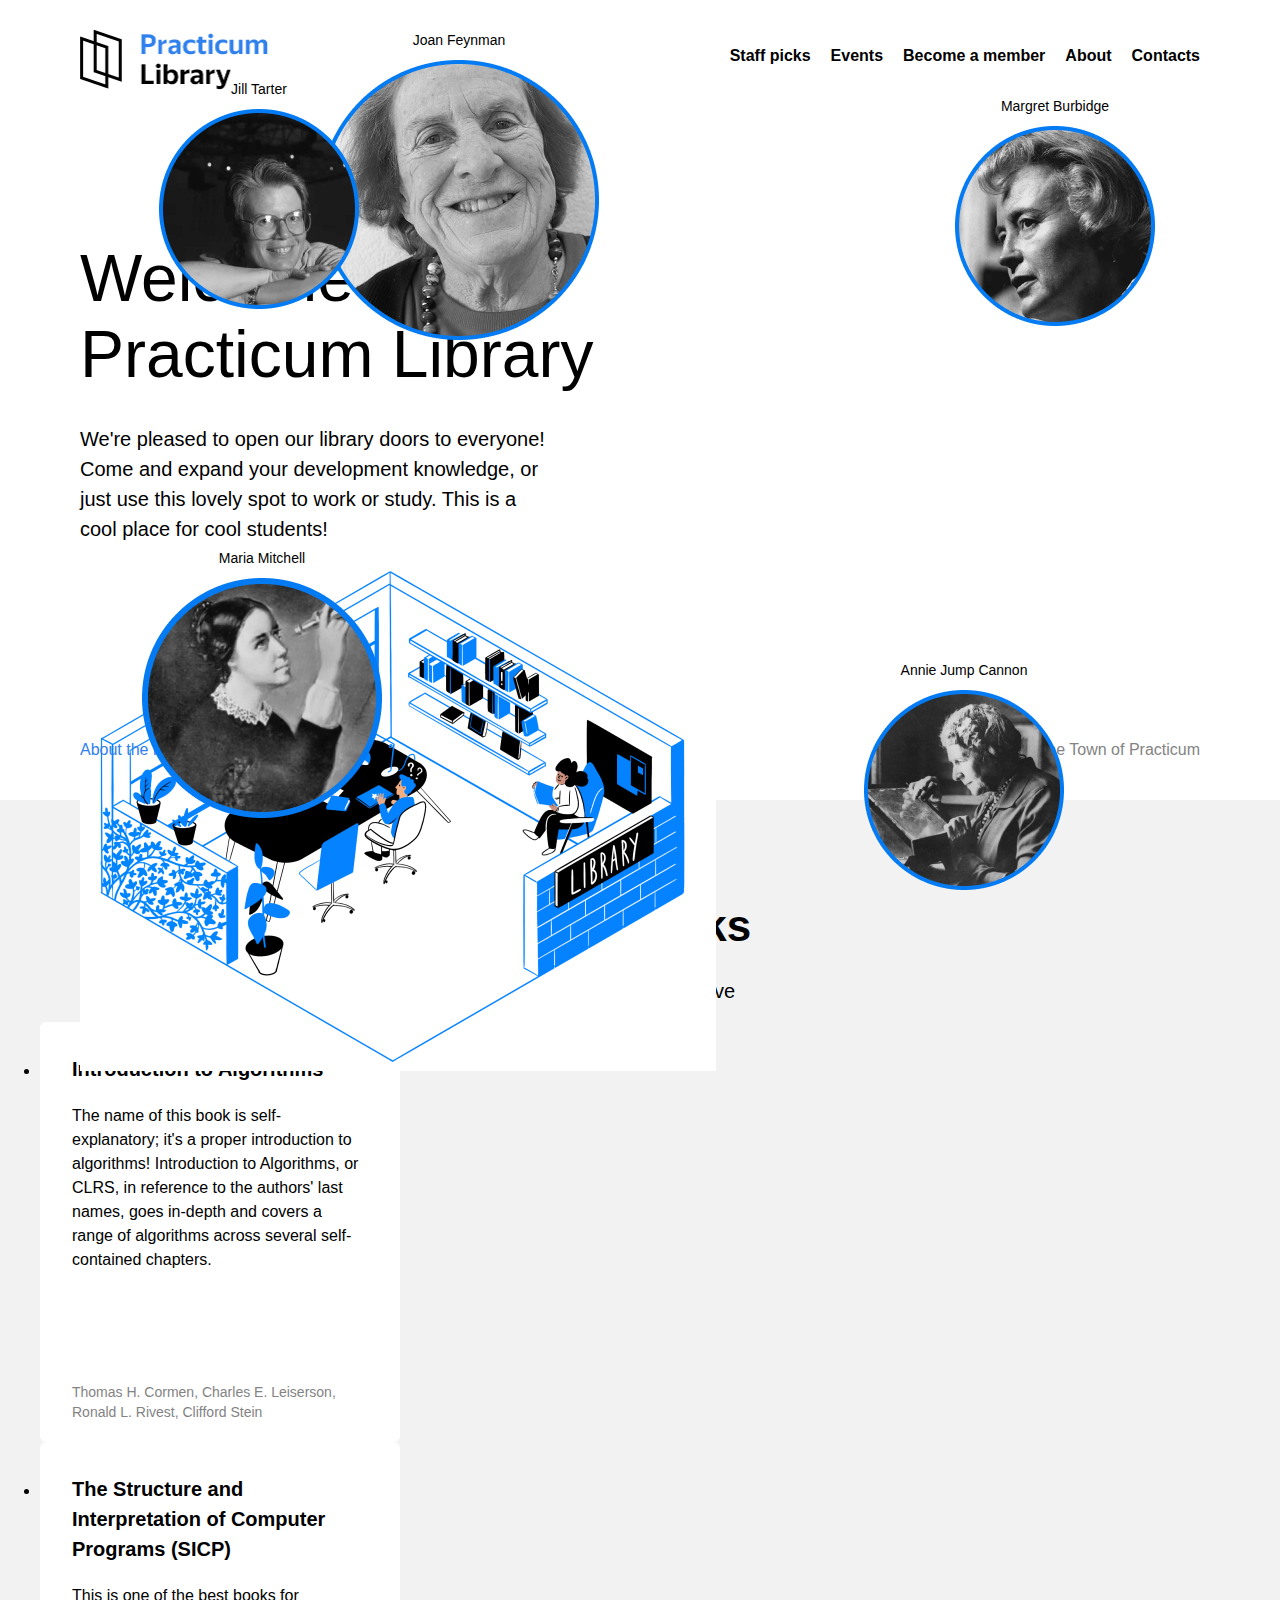
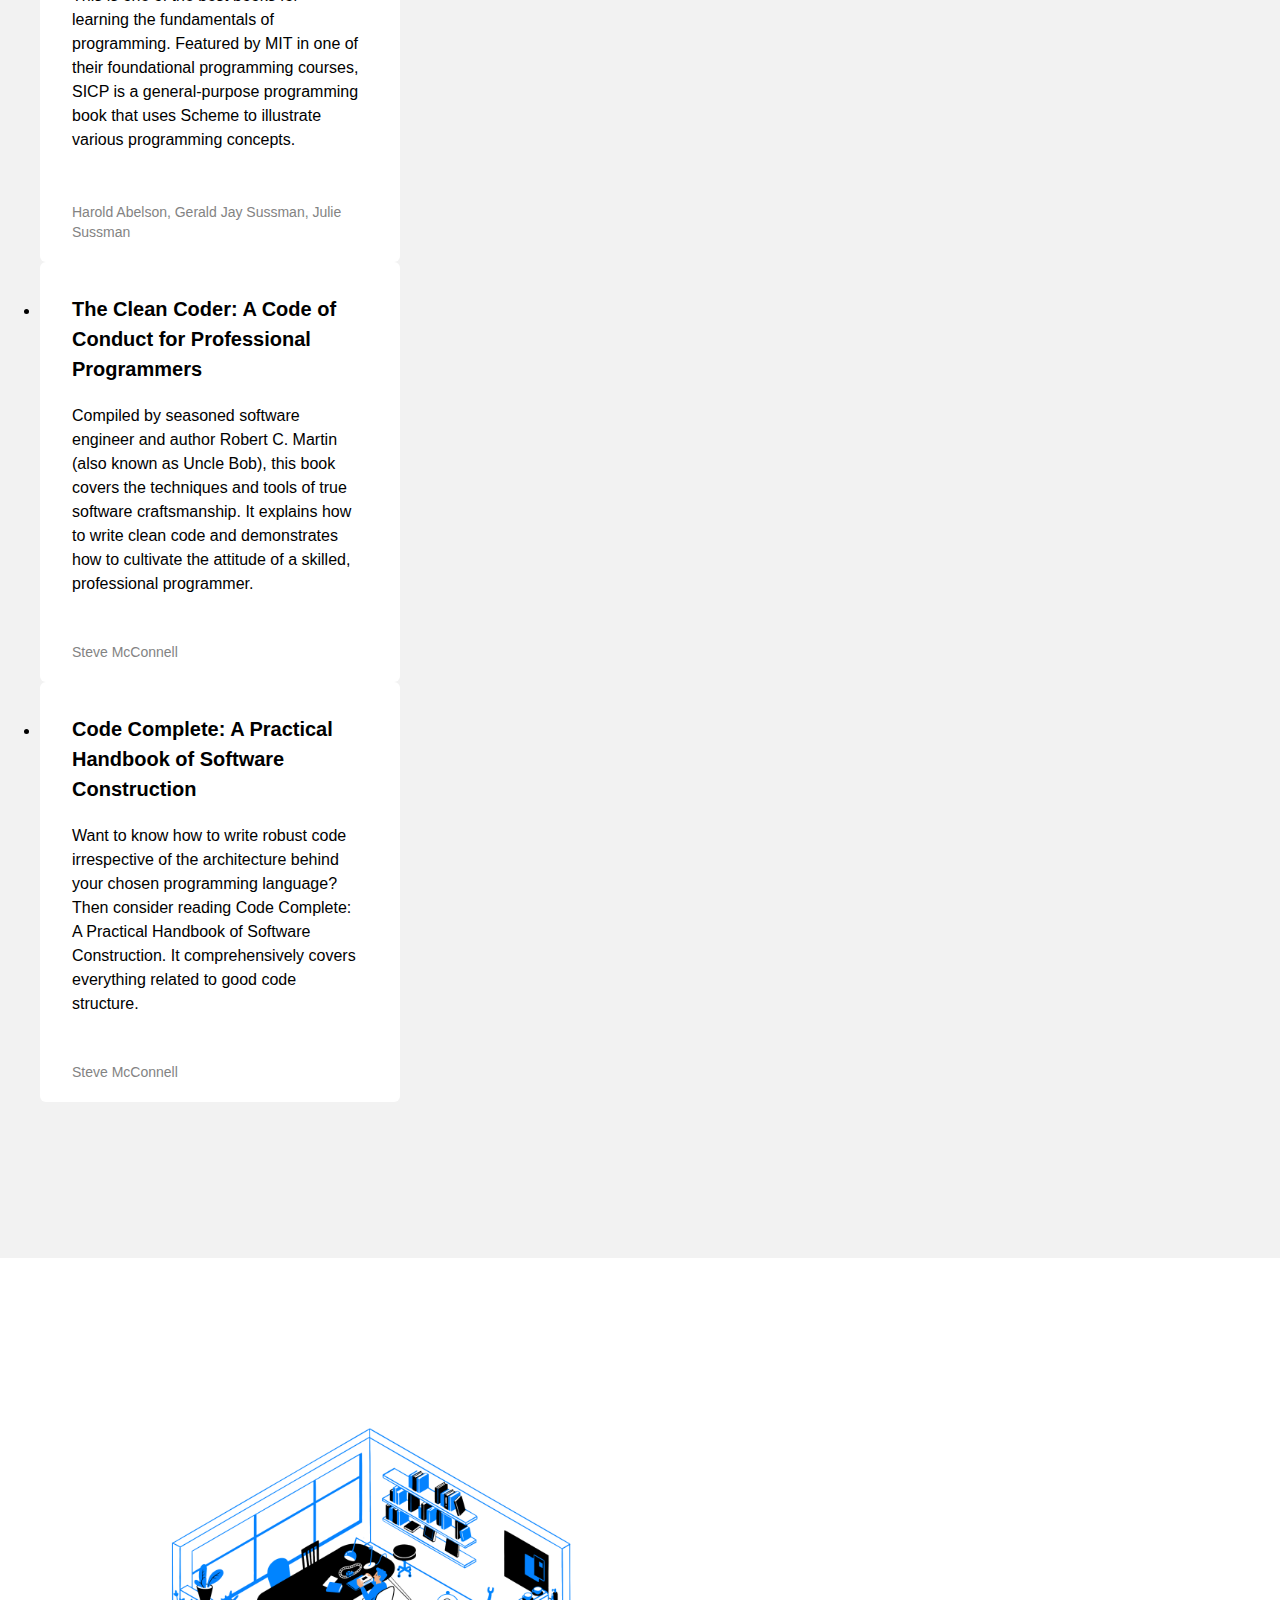
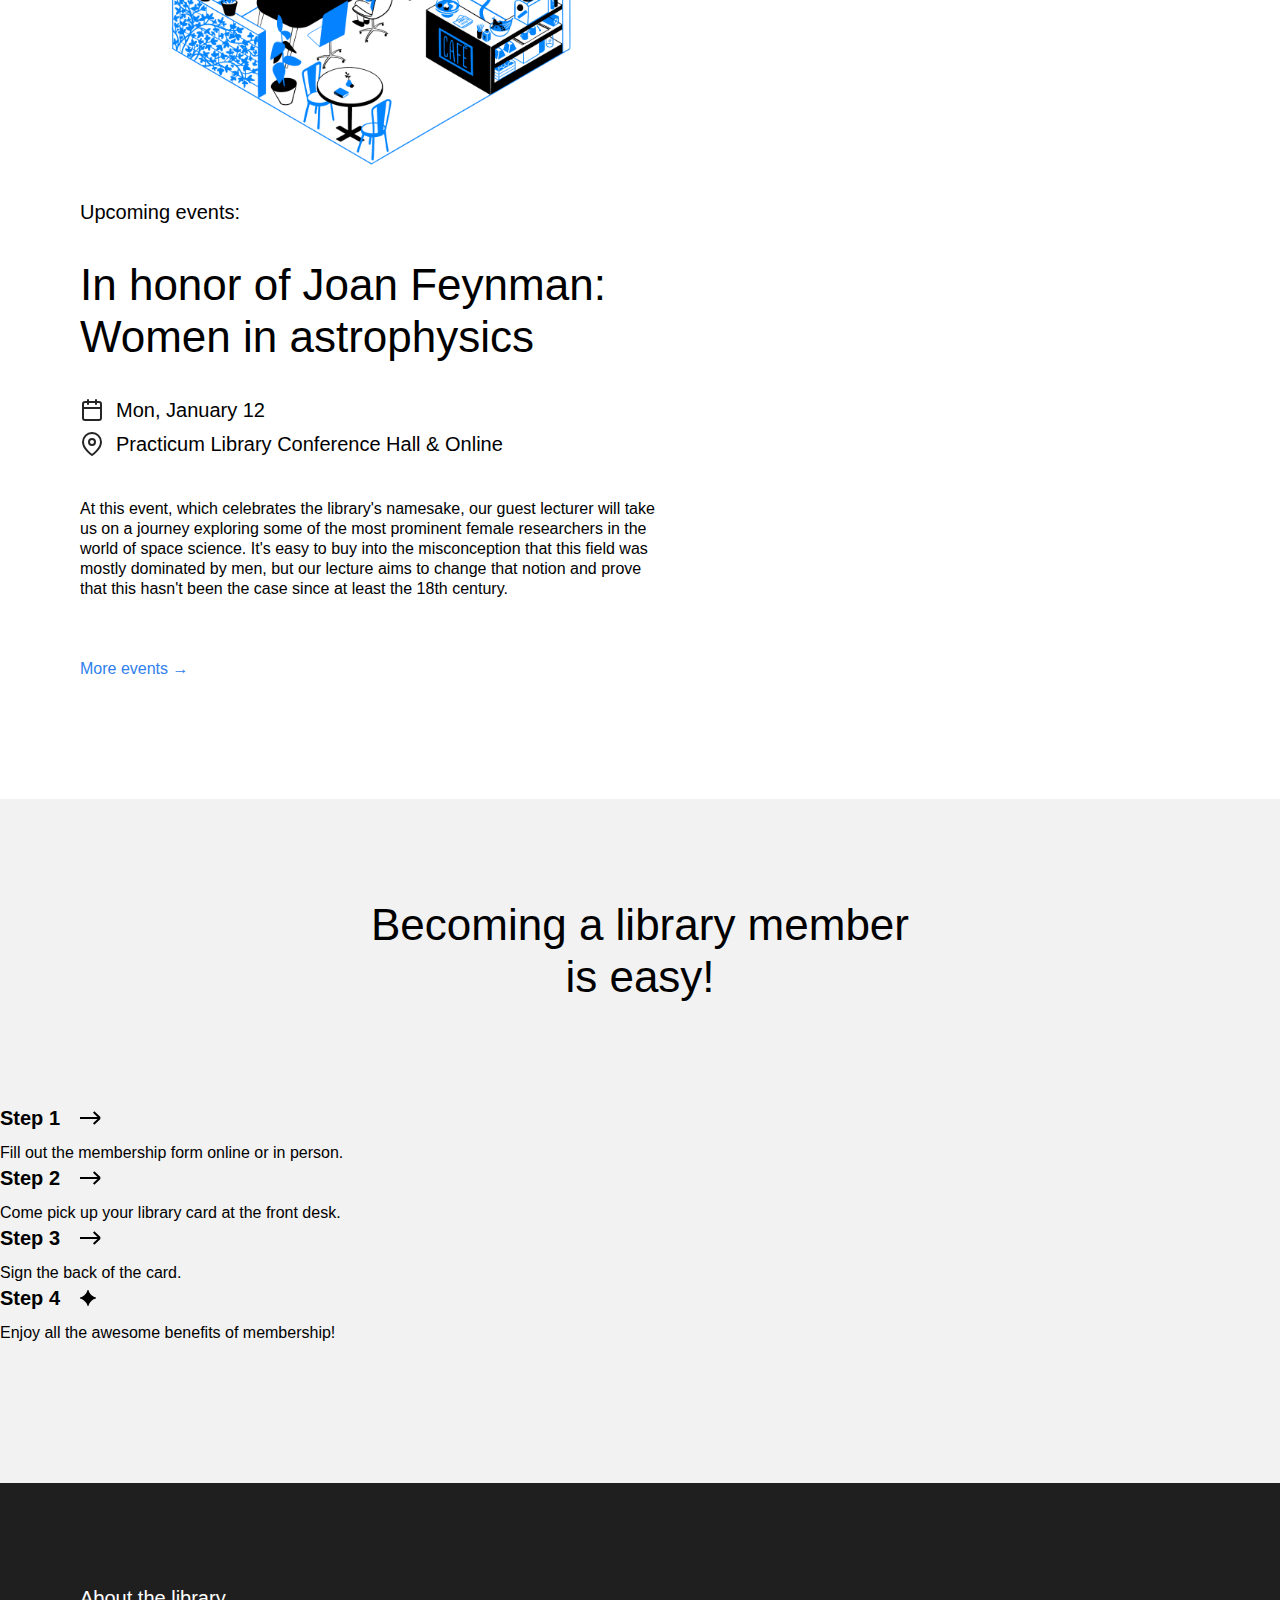
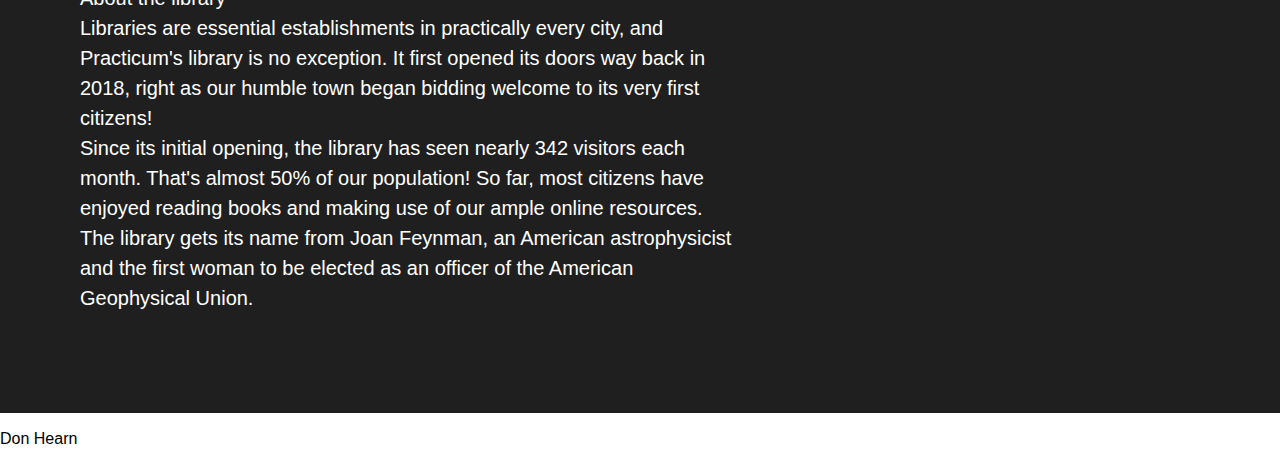
==== index.html @ 42732491 "s2" ====
<!DOCTYPE html>
<html lang="en">
  <head>
    <meta charset="UTF-8" />
    <meta name="viewport" content="width=device-width, initial-scale=1.0" />
    <title>Practicum Library</title>
    <link rel="stylesheet" href="./styles/normalize.css" />
    <link rel="stylesheet" href="./styles/style.css" />
  </head>

  <body>
    <div class="page">
      <!-- Wrap the entire page content in a new div with the page class. Remember to add the closing tag -->
      <header class="header">
        <nav class="nav">
          <img
            src="./images/logo.png"
            alt="Practicum Library Logo"
            class="logo"
          />
          <!-- Putting navigation links in a list is supposed to be the best practice of writing the semantic code since it allows screen readers to pause between each link instead of reading all the links as a sentence. -->
          <ul class="nav__links">
            <li>
              <a href="#staff-picks" class="nav__link">Staff picks</a>
            </li>
            <li>
              <a href="#events" class="nav__link">Events</a>
            </li>
            <li>
              <a href="#become-a-member" class="nav__link">Become a member</a>
            </li>
            <li>
              <a href="#about" class="nav__link">About</a>
            </li>
            <li>
              <a href="#footer" class="nav__link">Contacts</a>
            </li>
          </ul>
        </nav>
        <h1 class="header__title">Welcome to the Practicum Library</h1>
        <p class="header__description">
          We're pleased to open our library doors to everyone! Come and expand
          your development knowledge, or just use this lovely spot to work or
          study. This is a cool place for cool students!
        </p>
        <img
          src="./images/inside_the_library.png"
          alt="Illustration 'Inside the
        library'"
          class="header__image"
        />
        <div class="header__footer">
          <a href="#about" class="header__link">About the library &darr;</a>
          <p class="header__address">
            200 Success Avenue, The Town of Practicum
          </p>
        </div>
      </header>

      <main class="content">
        <section id="staff-picks" class="staff">
          <h2 class="staff__title">Staff picks</h2>
          <p class="staff__subtitle">That our readers love</p>
          <!-- The ul tag (unordered list) is used here as it is a collection of cards for which the order doesn't really matter. -->
          <ul>
            <li class="card">
              <div class="card__content">
                <h3 class="card__title">Introduction to Algorithms</h3>
                <p class="card__text">
                  The name of this book is self-explanatory; it's a proper
                  introduction to algorithms! Introduction to Algorithms, or
                  CLRS, in reference to the authors' last names, goes in-depth
                  and covers a range of algorithms across several self-contained
                  chapters.
                </p>
                <p class="card__footer">
                  Thomas H. Cormen, Charles E. Leiserson, Ronald L. Rivest,
                  Clifford Stein
                </p>
              </div>
            </li>

            <li class="card">
              <div class="card__content">
                <h3 class="card__title">
                  The Structure and Interpretation of Computer Programs (SICP)
                </h3>
                <p class="card__text">
                  This is one of the best books for learning the fundamentals of
                  programming. Featured by MIT in one of their foundational
                  programming courses, SICP is a general-purpose programming
                  book that uses Scheme to illustrate various programming
                  concepts.
                </p>
                <p class="card__footer">
                  Harold Abelson, Gerald Jay Sussman, Julie Sussman
                </p>
              </div>
            </li>

            <li class="card">
              <div class="card__content">
                <h3 class="card__title">
                  The Clean Coder: A Code of Conduct for Professional
                  Programmers
                </h3>
                <p class="card__text">
                  Compiled by seasoned software engineer and author Robert C.
                  Martin (also known as Uncle Bob), this book covers the
                  techniques and tools of true software craftsmanship. It
                  explains how to write clean code and demonstrates how to
                  cultivate the attitude of a skilled, professional programmer.
                </p>
                <p class="card__footer">Steve McConnell</p>
              </div>
            </li>

            <li class="card">
              <div class="card__content">
                <h3 class="card__title">
                  Code Complete: A Practical Handbook of Software Construction
                </h3>
                <p class="card__text">
                  Want to know how to write robust code irrespective of the
                  architecture behind your chosen programming language? Then
                  consider reading Code Complete: A Practical Handbook of
                  Software Construction. It comprehensively covers everything
                  related to good code structure.
                </p>
                <p class="card__footer">Steve McConnell</p>
              </div>
            </li>
          </ul>
        </section>

        <section id="events" class="events">
          <div class="events__content">
            <div class="events__cover">
              <img src="./images/cafe.png" alt="cafe" class="events__image" />
            </div>
            <div class="person person_name_feynman">
              <p class="person__caption">Joan Feynman</p>
              <img
                src="/images/person_feynman.png"
                alt="photo of Joan Feynman"
                class="person__image person__image_size_1"
              />
            </div>
            <div class="person person_name_burbidge">
              <p class="person__caption">Margret Burbidge</p>
              <img
                src="./images/person_burbidge.png"
                alt="photo of Margret
                  Burbidge"
                class="person__image person__image_size_1"
              />
            </div>
            <div class="person person_name_cannon">
              <p class="person__caption">Annie Jump Cannon</p>
              <img
                src="./images/person_cannon.png"
                alt="photo of Annie Jump Cannon"
                class="person__image person__image_size_1"
              />
            </div>
            <div class="person person_name_mitchell">
              <p class="person__caption">Maria Mitchell</p>
              <img
                src="./images/person_mitchell.png"
                alt="photo of Maria Mitchell"
                class="person__image person__image_size_1"
              />
            </div>
            <div class="person person_name_tarter">
              <p class="person__caption">Jill Tarter</p>
              <img
                src="./images/person_tarter.png"
                alt="photo of Jill Tarter"
                class="person__image person__image_size_1"
              />
            </div>
            <h2 class="events__heading">Upcoming events:</h2>
            <h3 class="events__title">
              In honor of Joan Feynman: Women in astrophysics
            </h3>
            <div class="event-info events__info-section">
              <div class="event-info__item">
                <div
                  class="event-info__icon event-info__icon_type_calendar"
                ></div>
                <p class="event-info__text">Mon, January 12</p>
              </div>
              <div class="event-info__item">
                <div class="event-info__icon event-info__icon_type_pin"></div>
                <p class="event-info__text">
                  Practicum Library Conference Hall & Online
                </p>
              </div>
            </div>
            <p class="events__description">
              At this event, which celebrates the library's namesake, our guest
              lecturer will take us on a journey exploring some of the most
              prominent female researchers in the world of space science. It's
              easy to buy into the misconception that this field was mostly
              dominated by men, but our lecture aims to change that notion and
              prove that this hasn't been the case since at least the 18th
              century.
            </p>
            <a href="#" class="events__more">More events &rarr;</a>
          </div>
          <!-- Start creating the composition here -->
        </section>

        <section id="become-a-member" class="membership">
          <h2 class="membership__title">Becoming a library member is easy!</h2>
          <ul class="membership__steps">
            <li class="step">
              <h3 class="step__title">
                Step 1
                <img
                  src="./images/icon_step_forward.svg"
                  alt="icon forward"
                  class="step__icon"
                />
              </h3>
              <p class="step__description">
                Fill out the membership form online or in person.
              </p>
            </li>
            <li class="step">
              <h3 class="step__title">
                Step 2
                <img
                  src="./images/icon_step_forward.svg"
                  alt="icon forward"
                  class="step__icon"
                />
              </h3>
              <p class="step__description">
                Come pick up your library card at the front desk.
              </p>
            </li>
            <li class="step">
              <h3 class="step__title">
                Step 3
                <img
                  src="./images/icon_step_forward.svg"
                  alt="icon forward"
                  class="step__icon"
                />
              </h3>
              <p class="step__description">Sign the back of the card.</p>
            </li>
            <li class="step">
              <h3 class="step__title">
                Step 4
                <img
                  src="./images/icon_step_finish.svg"
                  alt="icon finish"
                  class="step__icon"
                />
              </h3>
              <p class="step__description">
                Enjoy all the awesome benefits of membership!
              </p>
            </li>
          </ul>
        </section>
        <section id="about" class="about">
          <h2 class="about__title">About the library</h2>
          <div class="about__content">
            <p class="about__paragraph">
              Libraries are essential establishments in practically every city,
              and Practicum's library is no exception. It first opened its doors
              way back in 2018, right as our humble town began bidding welcome
              to its very first citizens!
            </p>
            <p class="about__paragraph">
              Since its initial opening, the library has seen nearly 342
              visitors each month. That's almost 50% of our population! So far,
              most citizens have enjoyed reading books and making use of our
              ample online resources.
            </p>
            <p class="about__paragraph">
              The library gets its name from Joan Feynman, an American
              astrophysicist and the first woman to be elected as an officer of
              the American Geophysical Union.
            </p>
          </div>
          <!-- <div class="about__circle"></div> -->
        </section>
      </main>
      <footer id="footer" class="footer">
        <p>Don Hearn</p>
        <!-- The time to mark up the footer has come, you can do it 💪 -->
      </footer>
    </div>
  </body>
</html>
---- styles/style.css ----
/* Add your class here */
.page {
  min-width: 1100px;
  max-width: 1600px;
  margin: 0 auto;
  font-family: helvetica Neue, Arial, sans-serif;
  font-size: 16px;
  line-height: 20px;
}
.header {
  height: 100vh;
  min-height: 720px;
  max-height: 800px;
  padding-top: 30px;
  padding-left: 80px;
  padding-right: 80px;
  position: relative;
  box-sizing: border-box;
}

.nav {
  /* Add flex properties here */
  display: flex;
  justify-content: space-between;
  align-items: center;
}

.logo {
  width: 196px;
  height: 60px;
}

.nav__links {
  list-style: none;
  padding-left: 50;
  margin-top: 8px;
  display: flex;
  align-items: center;
  column-gap: 20px;
  justify-content: end;
}

.nav__link {
  color: #000000;
  text-decoration: none;
  font-weight: bold;
}

/* Add the hover state styles for .nav__link here */

.header__title {
  font-size: 66px;
  line-height: 76px;
  font-weight: 500;
  margin: 150px 0 0;
  max-width: 544px;
}

.header__description {
  font-size: 20px;
  line-height: 30px;
  margin: 32px 0 0;
  max-width: 465px;
}

.header__image {
  max-width: 636px;
  z-index: 1;
}

.header__footer {
  position: absolute;
  left: 0;
  bottom: 40px;
  width: 100%;
  display: flex;
  align-items: center;
  padding: 40px 80px 0;
  justify-content: space-between;
  box-sizing: border-box;
}

.header__link {
  color: #2f80ed;
  text-decoration: none;
}

/* Add the hover state styles for .header__link here */

.header__address {
  margin: 0;
  color: #838383;
}

.staff {
  padding-top: 100px;
  padding-bottom: 140px;
  background-color: #f2f2f2;
}

.staff__title {
  text-align: center;
  font-size: 44px;
  line-height: 52px;
  margin: 0 0 24px;
}

.staff__subtitle {
  text-align: center;
  font-size: 20px;
  line-height: 30px;
  font-weight: 400;
  margin: 24px 0 0;
}

/* Add the CSS rule for your new class here. Make sure to place it before .card: parents should precede their children */

.card {
  background-color: #fff;
  border-radius: 6px;
  padding: 32px 40px 20px 32px;
  box-sizing: border-box;
  width: 360px;
  height: 420px;
}

.card__content {
  width: 100%;
  height: 100%;
  display: flex;
  flex-direction: column;
}

.card__title {
  font-size: 20px;
  line-height: 30px;
  font-weight: 700;
  margin: 0;
}

.card__text {
  margin: 20px 0 0;
  font-size: 16px;
  line-height: 24px;
}

.card__footer {
  margin: 0;
  font-size: 14px;
  line-height: 20px;
  color: #838383;
  /* Auto margins applied on a flex item automatically extend specified margin to occupy the extra space in the flex container */
  /* In our case, this pushes the element down to the bottom */
  margin-top: auto;
}

.events {
  padding: 100px 0 120px 80px;
  display: flex;
  align-items: start;
  justify-content: space-between;
  box-sizing: border-box;
}

.events__content {
  flex-basis: 580px;
}

.events__heading {
  font-size: 20px;
  font-weight: 500;
  line-height: 30px;
  margin: 0;
}

.events__title {
  font-size: 44px;
  font-weight: 500;
  line-height: 52px;
  margin: 32px 0;
}

.events__info-section {
  margin-top: 32px;
}

.event-info__item {
  display: flex;
  align-items: center;
  margin-bottom: 4px;
  font-weight: 500;
}

.event-info__icon {
  background-repeat: no-repeat;
  background-position: center;
  margin-right: 12px;
}

.event-info__icon_type_calendar {
  background-image: url(../images/icon_calendar.svg);
  width: 24px;
  height: 24px;
}

.event-info__icon_type_pin {
  background-image: url(../images/icon_pin.svg);
  width: 24px;
  height: 24px;
}

.event-info__text {
  font-size: 20px;
  font-weight: 500;
  line-height: 30px;
  margin: 0;
}

.events__description {
  margin: 40px 0 60px;
}

.events__more {
  margin-top: 60px;
  color: #2f80ed;
  text-decoration: none;
}

/* Add the hover state styles for .events__more here */

.events__cover {
  flex-grow: 1;
  flex-shrink: 0;
  flex-basis: 780px;
  max-width: 780px;
  position: relative;
}

.events__image {
  max-width: 100%;
}

.person {
  position: absolute;
  display: flex;
  align-items: center;
  flex-direction: column;
  gap: 10px;
}

.person_name_feynman {
  /* Use correct values of top/right/bottom/left properties to position the element */

  top: 30px;
  left: 319px;
}

.person_name_burbidge {
  /* Use correct values of top/right/bottom/left properties to position the element */
  top: 96px;
  right: 125px;
}

.person_name_cannon {
  /* Use correct values of top/right/bottom/left properties to position the element */
  bottom: 10px;
  right: 216px;
}

.person_name_mitchell {
  /* Use correct values of top/right/bottom/left properties to position the element */
  left: 142px;
  bottom: 82px;
}

.person_name_tarter {
  /* Use correct values of top/right/bottom/left properties to position the element */
  top: 79px;
  left: 159px;
}

.person__image {
  max-width: 100%;
}

.person__image_size_l {
  width: 140px;
}

.person__image_size_m {
  width: 100px;
}

.person__image_size_s {
  width: 80px;
}

.person__caption {
  text-align: center;
  font-size: 14px;
  margin: 0;
}

.membership {
  padding-top: 100px;
  padding-bottom: 140px;
  background-color: #f2f2f2;
}

.membership__title {
  max-width: 574px;
  margin: 0 auto;
  text-align: center;
  font-size: 44px;
  font-weight: 500;
  line-height: 52px;
}

.membership__steps {
  list-style-type: none;
  padding: 0;
  margin: 100px 0 0;
  /* Add styles */
}

.step {
  /* Add styles */
}

.step__title {
  margin: 0;
  font-size: 20px;
  line-height: 30px;
  font-weight: 700;
  display: flex;
  align-items: center;
}

.step__icon {
  margin-left: 20px;
}

.step__description {
  margin: 10px 0 0;
}

.about {
  padding: 100px 80px;
  background-color: #1f1f1f;
  color: #fff;
  overflow: hidden;
  position: relative;
  box-sizing: border-box;
}

.about__title {
  margin: 0;
  font-size: 20px;
  line-height: 30px;
  font-weight: 500;
  z-index: 1;
  max-width: 154px;
}

.about__content {
  font-size: 20px;
  line-height: 30px;
  font-weight: 400;
  max-width: 660px;
}

.about__paragraph {
  margin: 0;
}

.about__circle {
  background-color: #2f80ed;
  width: 495px;
  height: 495px;
  border-radius: 50%;
}

.footer {
  box-sizing: border-box;
}

.footer__columns {
}

.footer__column_content_hours {
}

.footer__column_content_social {
}

.footer__logo {
}

.footer__list {
  /* The code below removes the default browser styles for lists */
  list-style-type: none;
  padding: 0;
  margin: 0;
}

.footer__list-item {
}

.footer__column-heading {
}

.footer__column-link {
  color: white;
  font-size: 16px;
  line-height: 20px;
  text-decoration: none;
}

.footer__social-icon {
}

.footer__copyright {
}
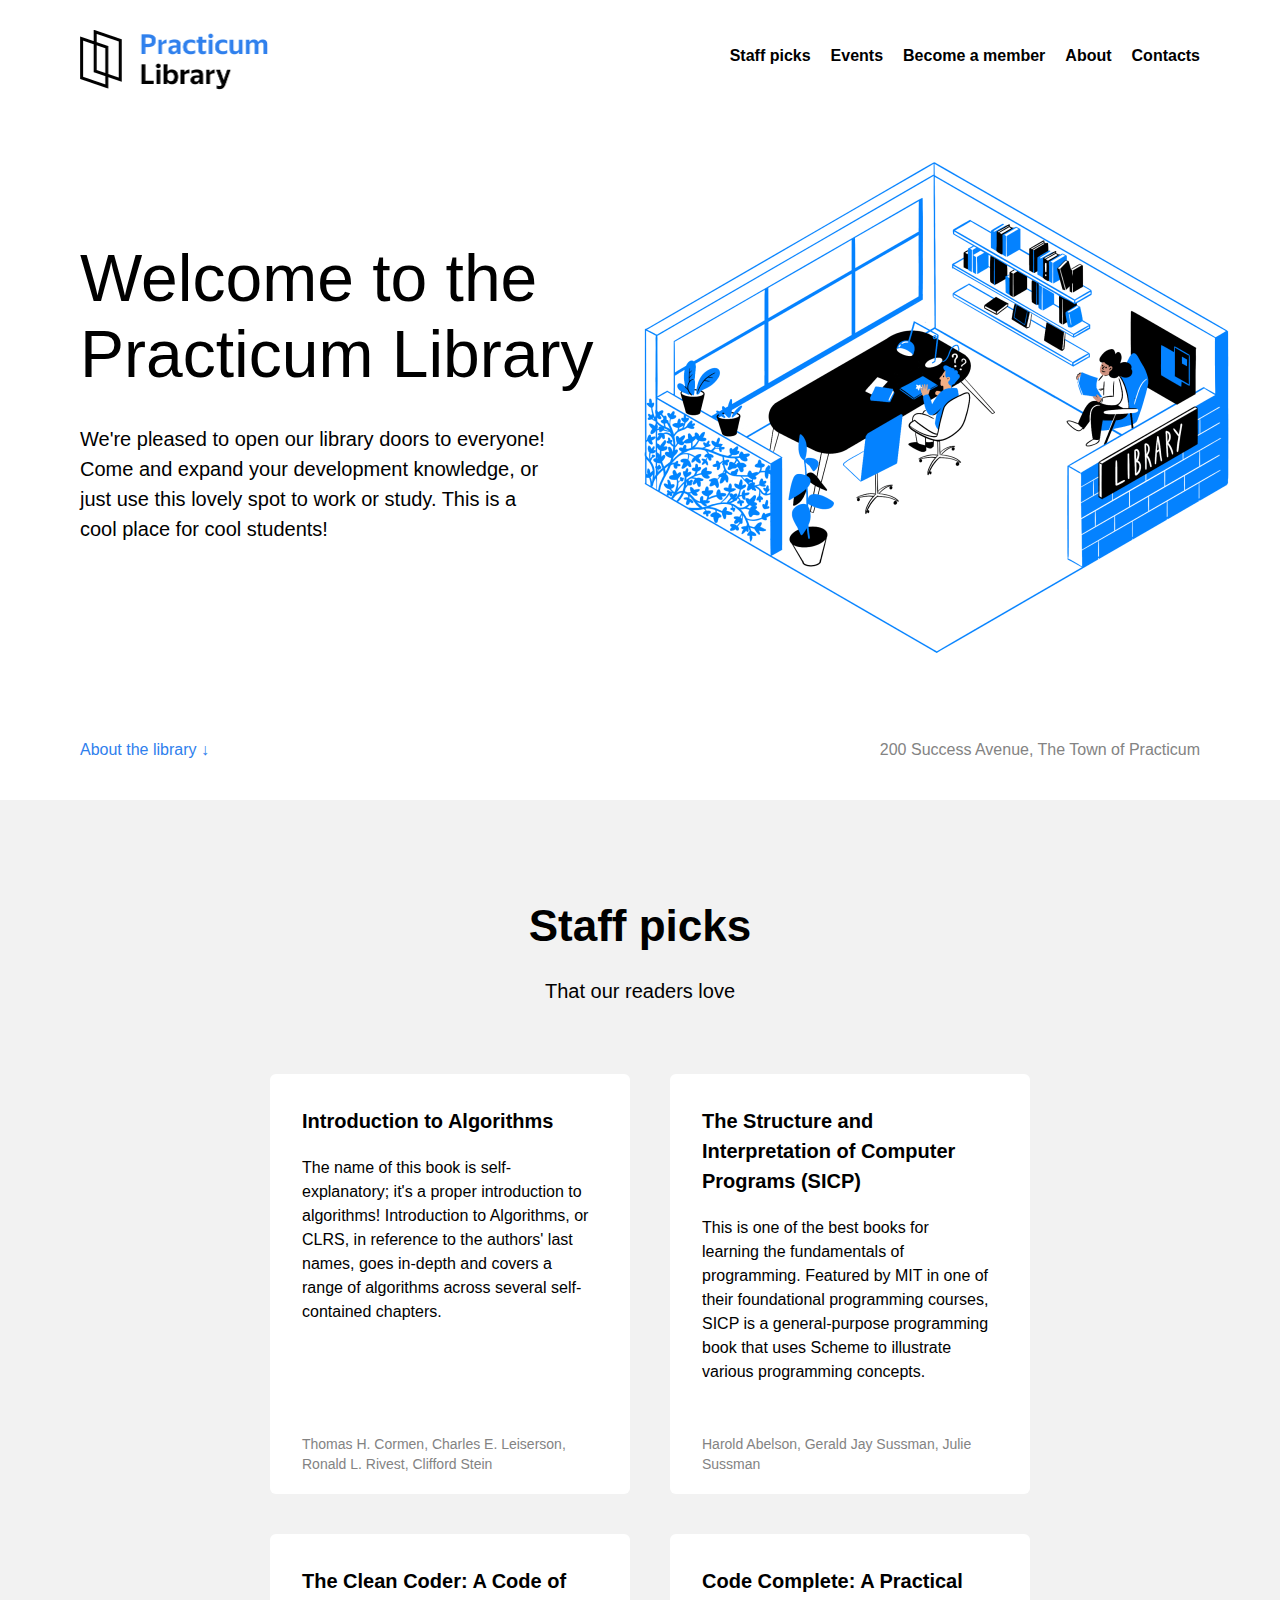
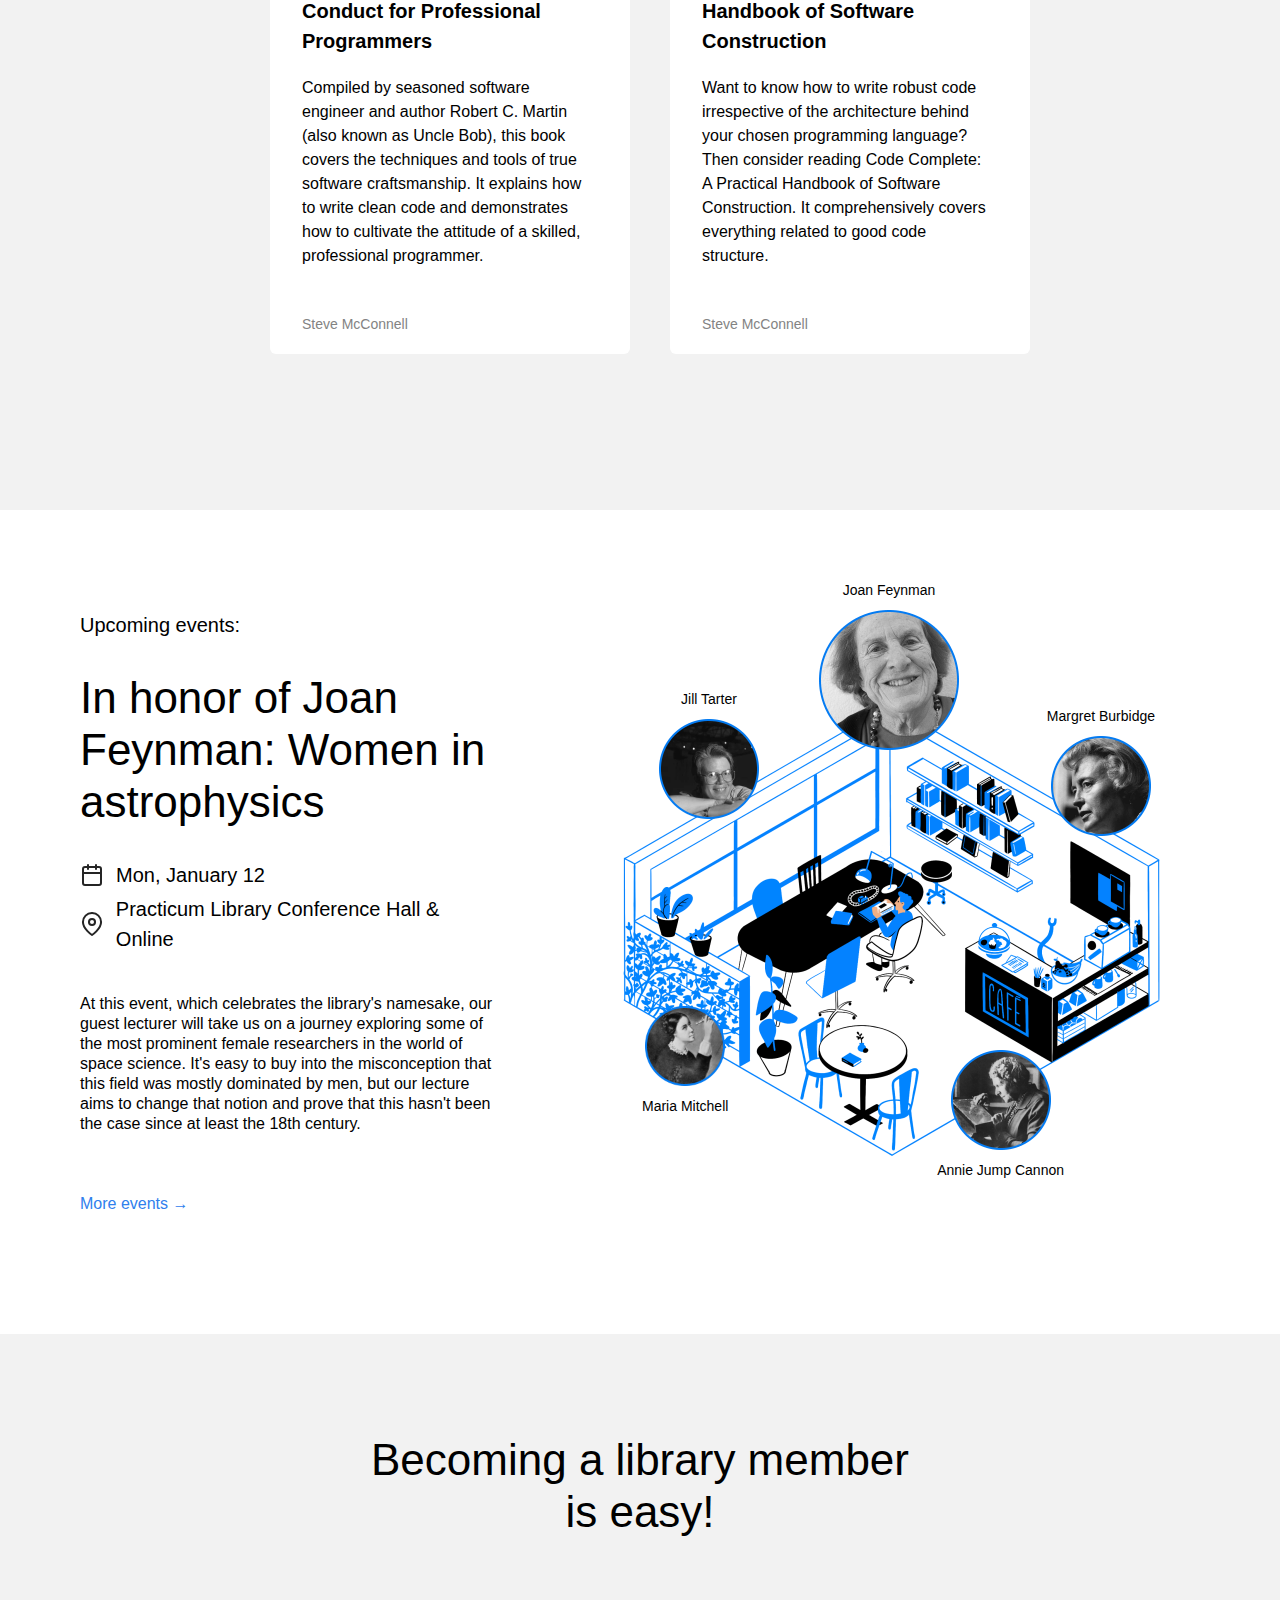
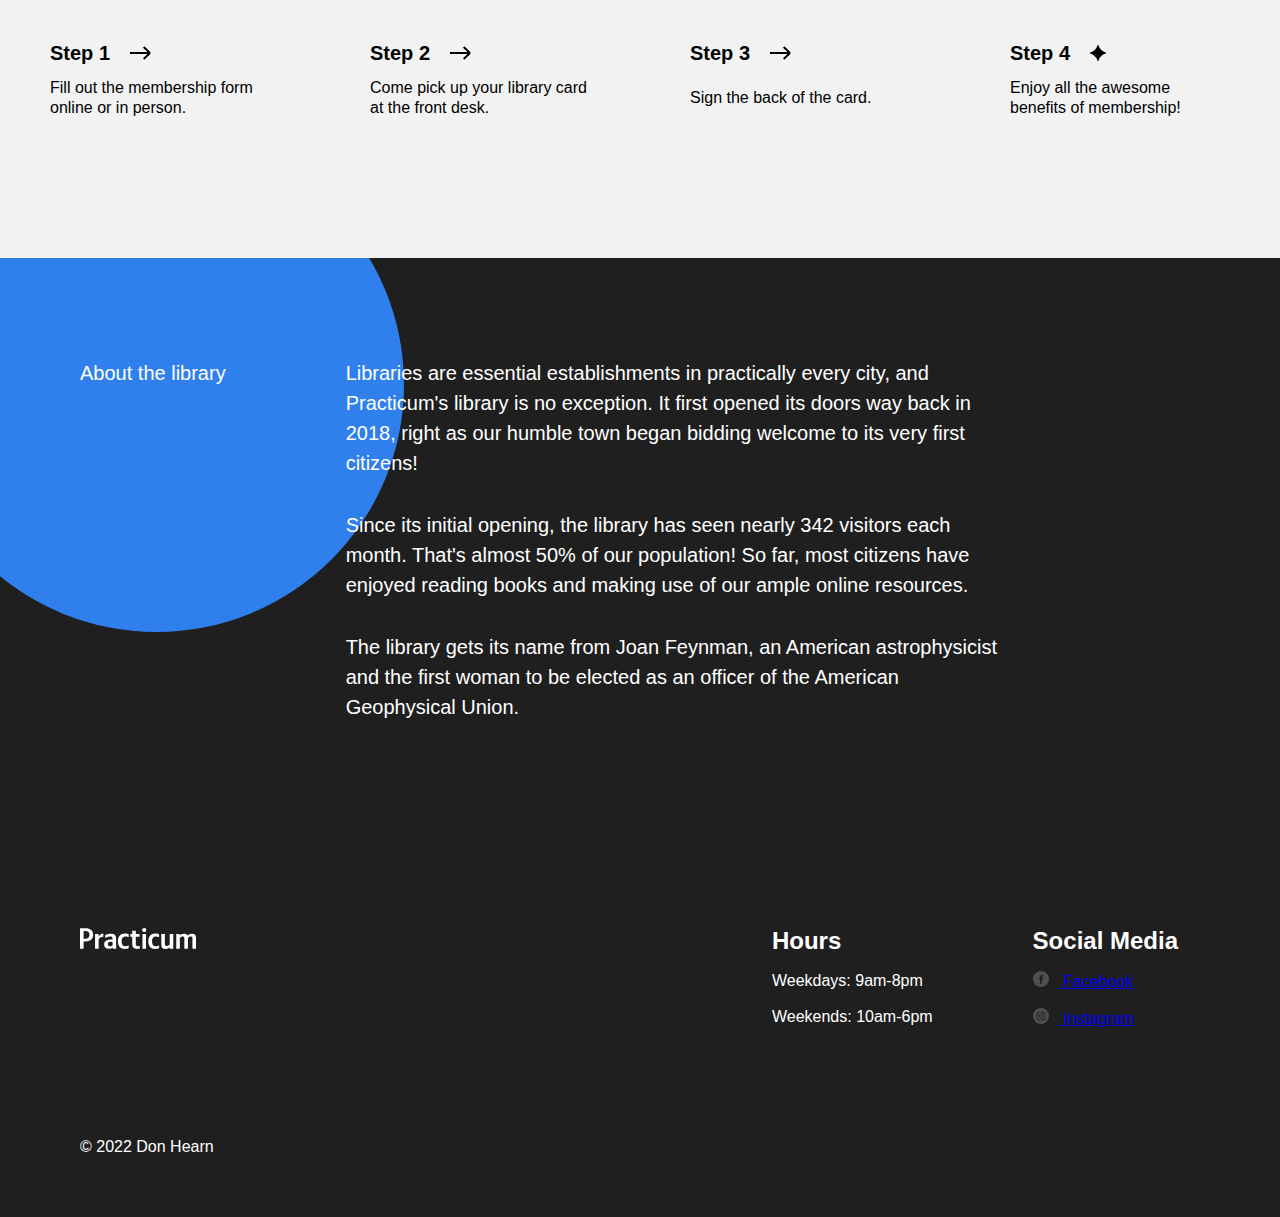
==== commit 3d34038d: "initial commit" ====
--- a/index.html
+++ b/index.html
@@ -62,7 +62,7 @@
           <h2 class="staff__title">Staff picks</h2>
           <p class="staff__subtitle">That our readers love</p>
           <!-- The ul tag (unordered list) is used here as it is a collection of cards for which the order doesn't really matter. -->
-          <ul>
+          <ul class="staff__cards">
             <li class="card">
               <div class="card__content">
                 <h3 class="card__title">Introduction to Algorithms</h3>
@@ -135,50 +135,6 @@
 
         <section id="events" class="events">
           <div class="events__content">
-            <div class="events__cover">
-              <img src="./images/cafe.png" alt="cafe" class="events__image" />
-            </div>
-            <div class="person person_name_feynman">
-              <p class="person__caption">Joan Feynman</p>
-              <img
-                src="/images/person_feynman.png"
-                alt="photo of Joan Feynman"
-                class="person__image person__image_size_1"
-              />
-            </div>
-            <div class="person person_name_burbidge">
-              <p class="person__caption">Margret Burbidge</p>
-              <img
-                src="./images/person_burbidge.png"
-                alt="photo of Margret
-                  Burbidge"
-                class="person__image person__image_size_1"
-              />
-            </div>
-            <div class="person person_name_cannon">
-              <p class="person__caption">Annie Jump Cannon</p>
-              <img
-                src="./images/person_cannon.png"
-                alt="photo of Annie Jump Cannon"
-                class="person__image person__image_size_1"
-              />
-            </div>
-            <div class="person person_name_mitchell">
-              <p class="person__caption">Maria Mitchell</p>
-              <img
-                src="./images/person_mitchell.png"
-                alt="photo of Maria Mitchell"
-                class="person__image person__image_size_1"
-              />
-            </div>
-            <div class="person person_name_tarter">
-              <p class="person__caption">Jill Tarter</p>
-              <img
-                src="./images/person_tarter.png"
-                alt="photo of Jill Tarter"
-                class="person__image person__image_size_1"
-              />
-            </div>
             <h2 class="events__heading">Upcoming events:</h2>
             <h3 class="events__title">
               In honor of Joan Feynman: Women in astrophysics
@@ -207,6 +163,50 @@
               century.
             </p>
             <a href="#" class="events__more">More events &rarr;</a>
+          </div>
+          <div class="events__cover">
+            <img src="./images/cafe.png" alt="cafe" class="events__image" />
+            <div class="person person_name_feynman">
+              <p class="person__caption">Joan Feynman</p>
+              <img
+                src="/images/person_feynman.png"
+                alt="photo of Joan Feynman"
+                class="person__image person__image_size_1"
+              />
+            </div>
+            <div class="person person_name_burbidge">
+              <p class="person__caption">Margret Burbidge</p>
+              <img
+                src="./images/person_burbidge.png"
+                alt="photo of Margret
+                  Burbidge"
+                class="person__image person__image_size_m"
+              />
+            </div>
+            <div class="person person_name_cannon">
+              <img
+                src="./images/person_cannon.png"
+                alt="photo of Annie Jump Cannon"
+                class="person__image person__image_size_m"
+              />
+              <p class="person__caption">Annie Jump Cannon</p>
+            </div>
+            <div class="person person_name_mitchell">
+              <img
+                src="./images/person_mitchell.png"
+                alt="photo of Maria Mitchell"
+                class="person__image person__image_size_s"
+              />
+              <p class="person__caption">Maria Mitchell</p>
+            </div>
+            <div class="person person_name_tarter">
+              <p class="person__caption">Jill Tarter</p>
+              <img
+                src="./images/person_tarter.png"
+                alt="photo of Jill Tarter"
+                class="person__image person__image_size_m"
+              />
+            </div>
           </div>
           <!-- Start creating the composition here -->
         </section>
@@ -287,12 +287,53 @@
               the American Geophysical Union.
             </p>
           </div>
-          <!-- <div class="about__circle"></div> -->
+          <div class="about__circle"></div>
         </section>
       </main>
       <footer id="footer" class="footer">
-        <p>Don Hearn</p>
-        <!-- The time to mark up the footer has come, you can do it 💪 -->
+        <div class="footer__columns">
+          <div class="footer__column">
+            <div class="footer__logo">
+              <image
+                src="./images/logo_practicum.svg "
+                alt="Practium logo"
+              ></image>
+            </div>
+          </div>
+          <div class="footer__column footer__column_content_hours">
+            <h2 class="footer__heading">Hours</h2>
+            <ul class="footer__list">
+              <li class="footer__list-item">Weekdays: 9am-8pm</li>
+              <li class="footer__list-items">Weekends: 10am-6pm</li>
+            </ul>
+          </div>
+          <div class="footer__column footer__column_content_social">
+            <h2 class="footer__heading">Social Media</h2>
+            <ul class="footer__list">
+              <li class="footer__list-item">
+                <a class="footer__list-link" href="#">
+                  <image
+                    class="footer__social-icon"
+                    src="./images/facebook_white.svg"
+                    alt="facebook logo"
+                  ></image>
+                  Facebook
+                </a>
+              </li>
+              <li class="footer__list-item">
+                <a class="footer__list-link" href="#">
+                  <image
+                    class="footer__social-icon"
+                    src="./images/instagram_white.svg"
+                    alt="Instagram logo"
+                  ></image>
+                  Instagram
+                </a>
+              </li>
+            </ul>
+          </div>
+        </div>
+        <p class="footer__copyright">&copy; 2022 Don Hearn</p>
       </footer>
     </div>
   </body>
--- a/styles/style.css
+++ b/styles/style.css
@@ -2,7 +2,7 @@
 .page {
   min-width: 1100px;
   max-width: 1600px;
-  margin: 0 auto;
+  margin: auto;
   font-family: helvetica Neue, Arial, sans-serif;
   font-size: 16px;
   line-height: 20px;
@@ -45,8 +45,9 @@
   text-decoration: none;
   font-weight: bold;
 }
-
-/* Add the hover state styles for .nav__link here */
+.nav__link:hover {
+  color: #1f69c9;
+}
 
 .header__title {
   font-size: 66px;
@@ -66,6 +67,9 @@
 .header__image {
   max-width: 636px;
   z-index: 1;
+  position: absolute;
+  top: 135px;
+  right: 20px;
 }
 
 .header__footer {
@@ -84,8 +88,9 @@
   color: #2f80ed;
   text-decoration: none;
 }
-
-/* Add the hover state styles for .header__link here */
+.header__link:hover {
+  color: #1f69c9;
+}
 
 .header__address {
   margin: 0;
@@ -113,8 +118,17 @@
   margin: 24px 0 0;
 }
 
-/* Add the CSS rule for your new class here. Make sure to place it before .card: parents should precede their children */
-
+.staff__cards {
+  max-width: 760px;
+  margin-top: 68px;
+  margin-left: 230px;
+  margin-right: 230px;
+  display: flex;
+  flex-wrap: wrap;
+  align-items: center;
+  justify-content: space-between;
+  gap: 40px;
+}
 .card {
   background-color: #fff;
   border-radius: 6px;
@@ -122,6 +136,7 @@
   box-sizing: border-box;
   width: 360px;
   height: 420px;
+  list-style-type: none;
 }
 
 .card__content {
@@ -225,7 +240,9 @@
   color: #2f80ed;
   text-decoration: none;
 }
-
+.events__more:hover {
+  color: #1f69c9;
+}
 /* Add the hover state styles for .events__more here */
 
 .events__cover {
@@ -238,6 +255,7 @@
 
 .events__image {
   max-width: 100%;
+  position: relative;
 }
 
 .person {
@@ -251,7 +269,7 @@
 .person_name_feynman {
   /* Use correct values of top/right/bottom/left properties to position the element */
 
-  top: 30px;
+  top: -30px;
   left: 319px;
 }
 
@@ -263,7 +281,7 @@
 
 .person_name_cannon {
   /* Use correct values of top/right/bottom/left properties to position the element */
-  bottom: 10px;
+  bottom: 18px;
   right: 216px;
 }
 
@@ -283,7 +301,7 @@
   max-width: 100%;
 }
 
-.person__image_size_l {
+.person__image_size_1 {
   width: 140px;
 }
 
@@ -320,10 +338,19 @@
   list-style-type: none;
   padding: 0;
   margin: 100px 0 0;
+  display: flex;
+  flex-basis: 40px;
+  justify-content: space-around;
+
   /* Add styles */
 }
 
 .step {
+  display: flex;
+  flex-wrap: wrap;
+  align-items: flex-start;
+  width: 220px;
+
   /* Add styles */
 }
 
@@ -351,6 +378,7 @@
   overflow: hidden;
   position: relative;
   box-sizing: border-box;
+  display: flex;
 }
 
 .about__title {
@@ -360,6 +388,7 @@
   font-weight: 500;
   z-index: 1;
   max-width: 154px;
+  margin-right: 120px;
 }
 
 .about__content {
@@ -367,10 +396,14 @@
   line-height: 30px;
   font-weight: 400;
   max-width: 660px;
+  flex-direction: column;
+  z-index: 1;
 }
 
 .about__paragraph {
   margin: 0;
+  padding-bottom: 32px;
+  z-index: 1;
 }
 
 .about__circle {
@@ -378,22 +411,35 @@
   width: 495px;
   height: 495px;
   border-radius: 50%;
+  left: -91px;
+  top: -121px;
+  position: absolute;
 }
 
 .footer {
   box-sizing: border-box;
+  background-color: #1f1f1f;
+  color: #fff;
+  padding: 57px 102px 60px 80px;
 }
 
 .footer__columns {
+  display: flex;
+  align-items: flex-start;
 }
 
 .footer__column_content_hours {
+  margin-left: auto;
 }
 
 .footer__column_content_social {
+  margin-left: 100px;
 }
 
 .footer__logo {
+  margin-top: 17px;
+  width: 153px;
+  justify-self: flex-start;
 }
 
 .footer__list {
@@ -404,9 +450,14 @@
 }
 
 .footer__list-item {
+  margin-bottom: 16px;
+}
+.footer__list-item:last-of-type {
+  margin-bottom: 0;
 }
 
 .footer__column-heading {
+  margin: 0 0 20px;
 }
 
 .footer__column-link {
@@ -414,10 +465,18 @@
   font-size: 16px;
   line-height: 20px;
   text-decoration: none;
-}
-
+  display: flex;
+  align-items: center;
+}
+.footer__column-link:hover {
+  color: #c1c1c1;
+}
 .footer__social-icon {
+  width: 16px;
+  height: 16px;
+  margin-right: 10px;
 }
 
 .footer__copyright {
-}
+  margin: 108px 0 0;
+}
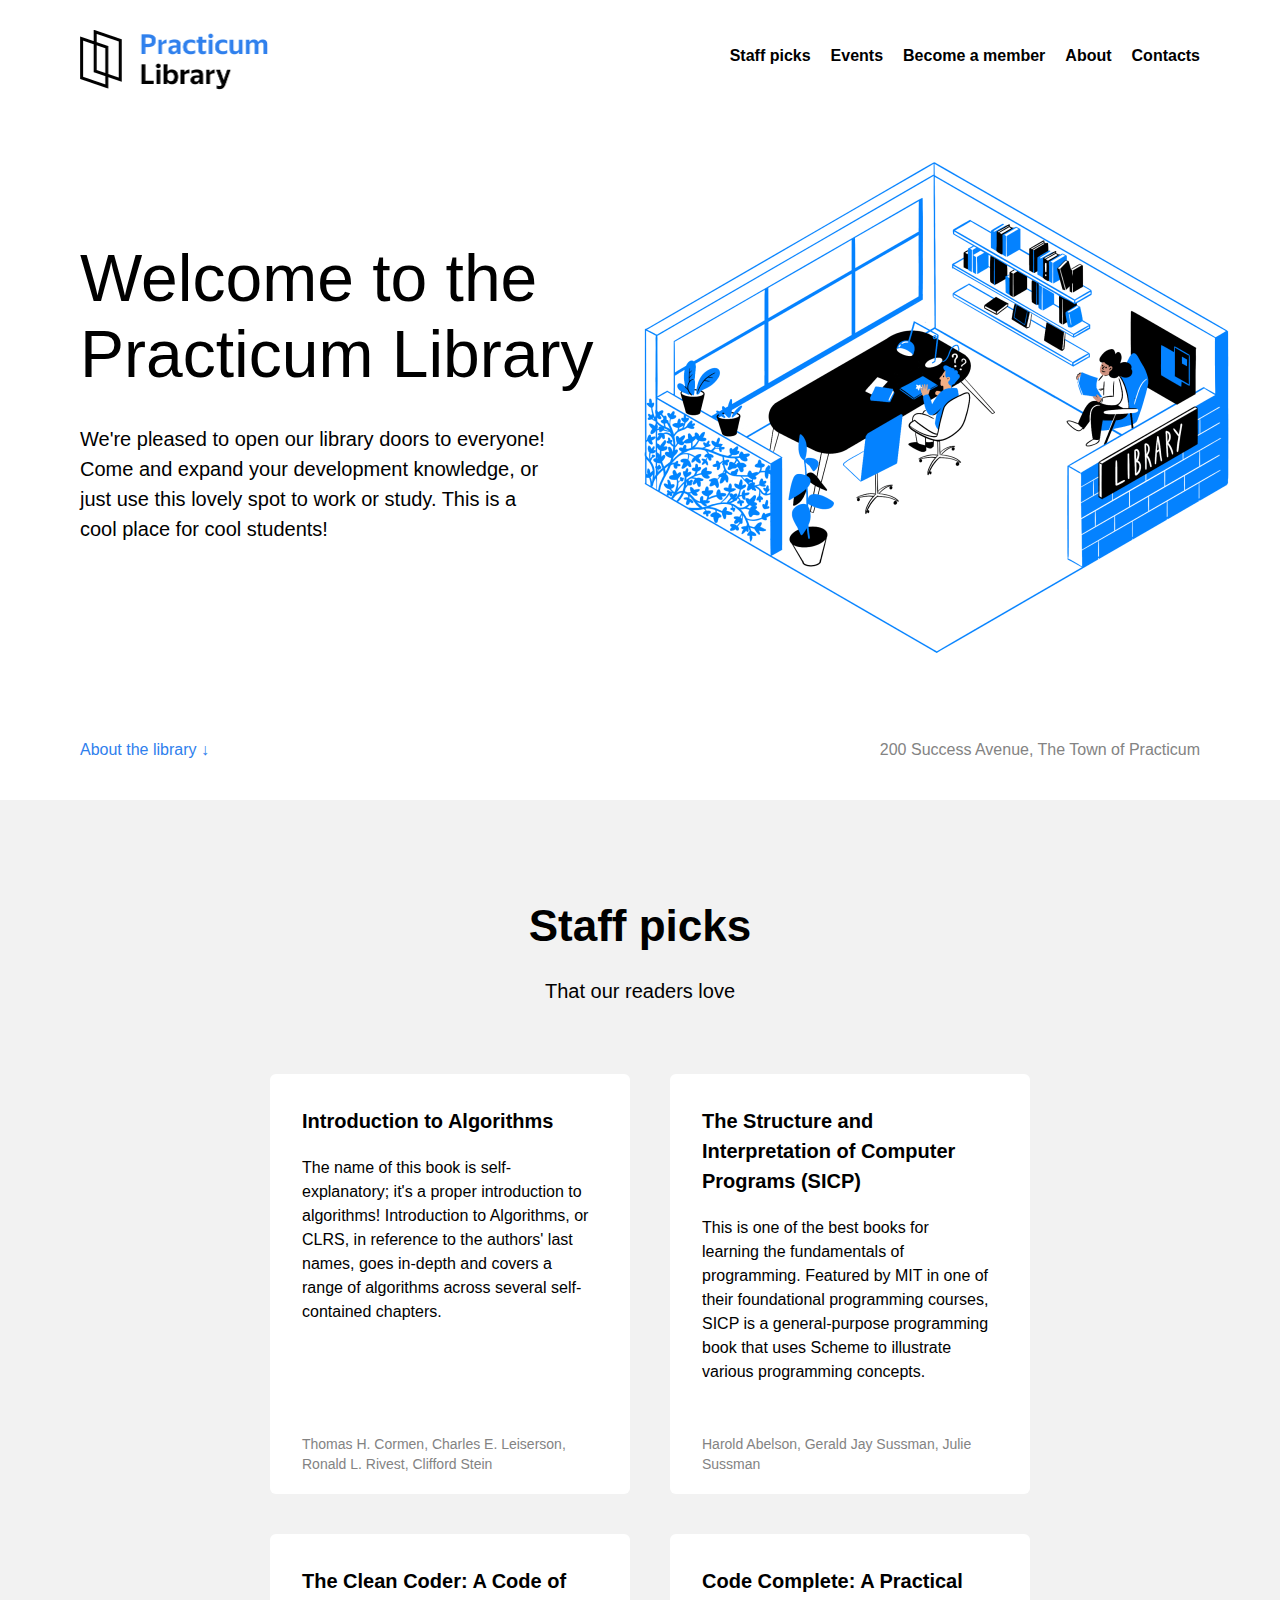
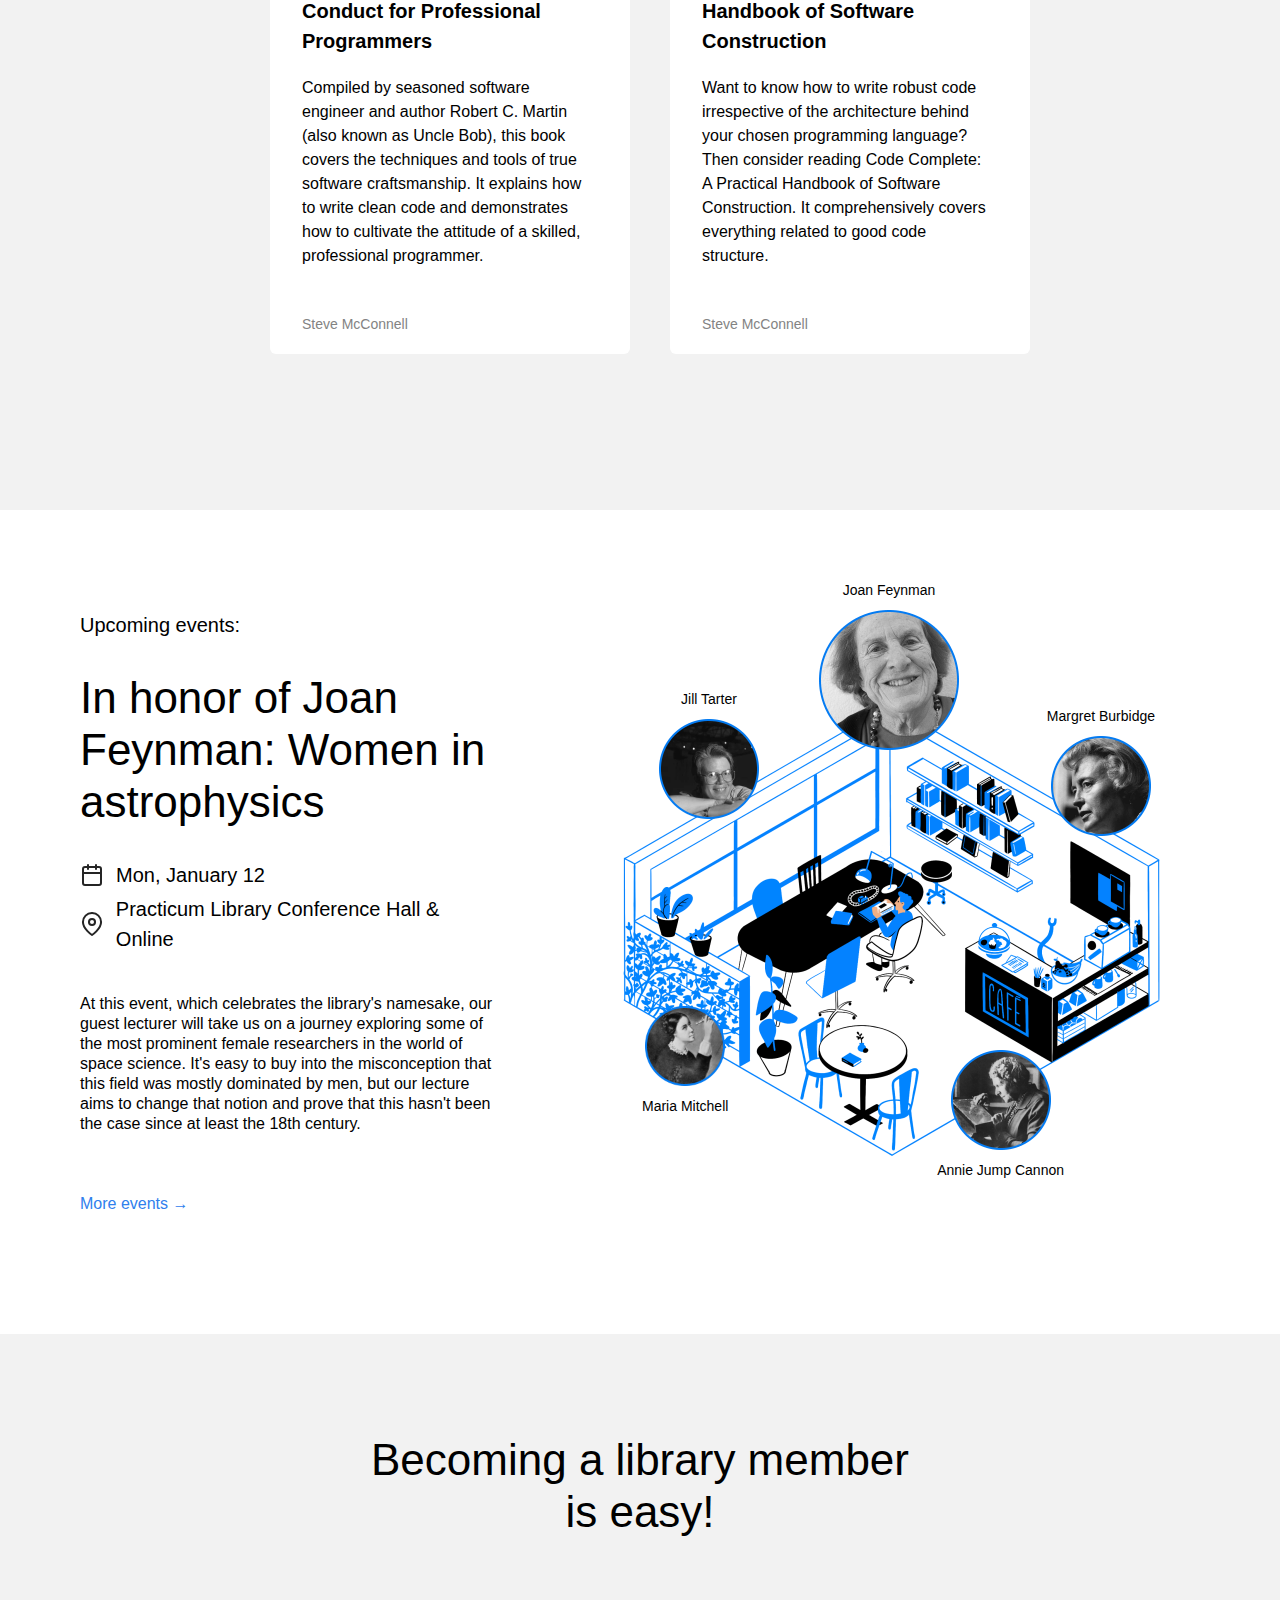
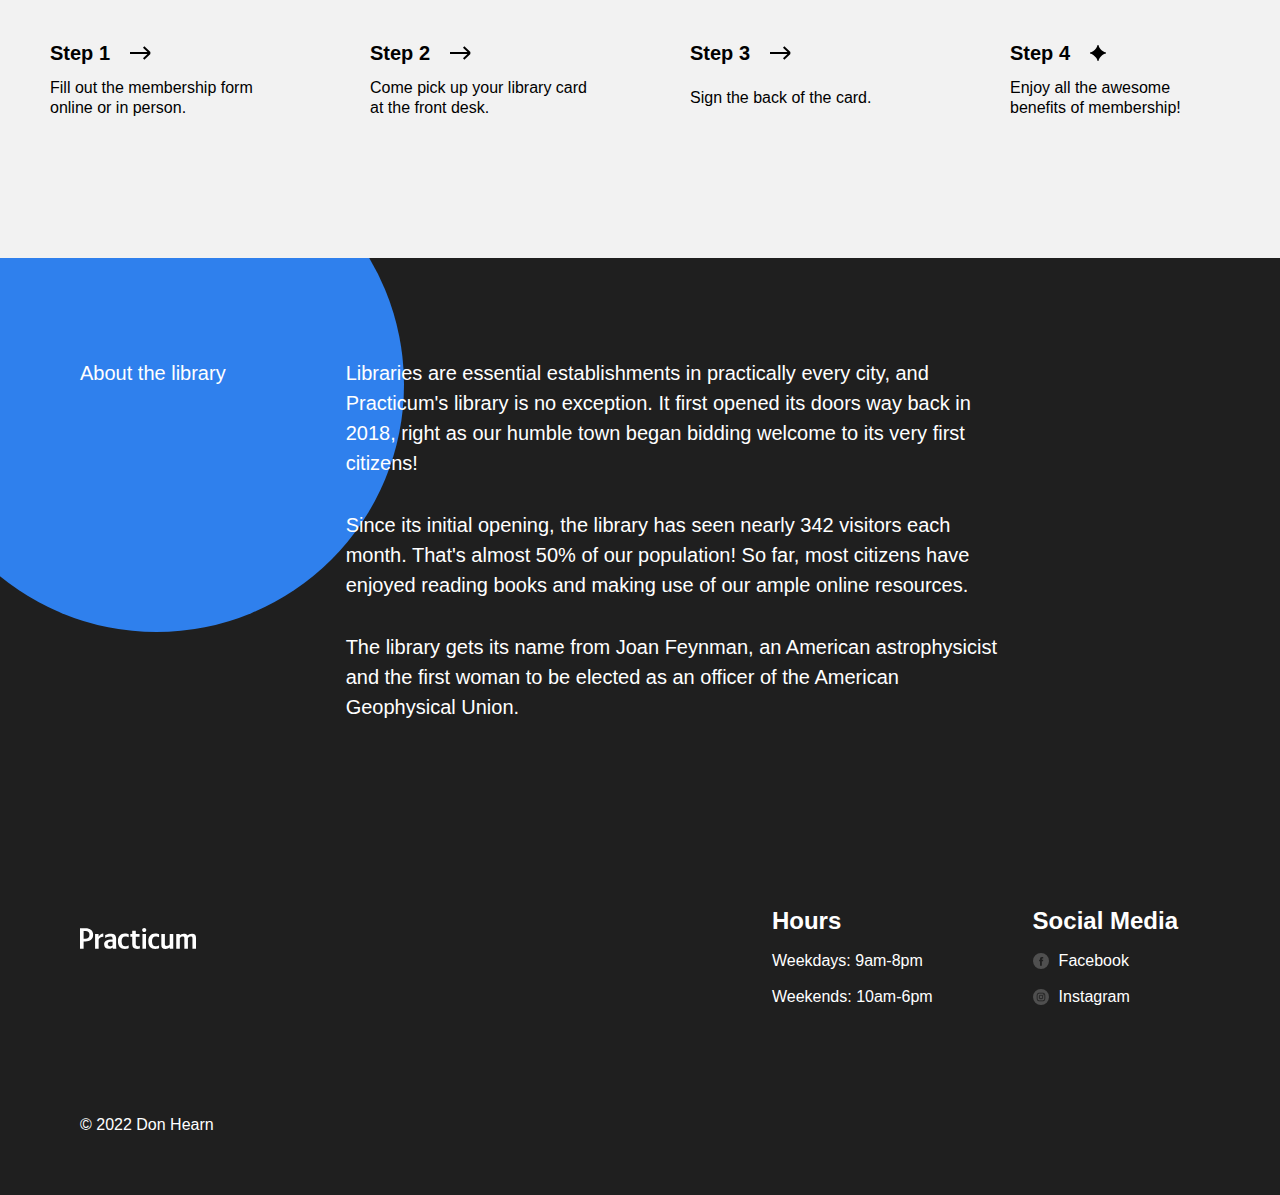
==== commit 28c9ac93: "fixed2" ====
--- a/index.html
+++ b/index.html
@@ -4,21 +4,19 @@
     <meta charset="UTF-8" />
     <meta name="viewport" content="width=device-width, initial-scale=1.0" />
     <title>Practicum Library</title>
-    <link rel="stylesheet" href="./styles/normalize.css" />
-    <link rel="stylesheet" href="./styles/style.css" />
+    <link rel="stylesheet" href="styles/normalize.css" />
+    <link rel="stylesheet" href="styles/style.css" />
   </head>
 
   <body>
     <div class="page">
-      <!-- Wrap the entire page content in a new div with the page class. Remember to add the closing tag -->
       <header class="header">
         <nav class="nav">
           <img
-            src="./images/logo.png"
+            src="images/logo.png"
             alt="Practicum Library Logo"
             class="logo"
           />
-          <!-- Putting navigation links in a list is supposed to be the best practice of writing the semantic code since it allows screen readers to pause between each link instead of reading all the links as a sentence. -->
           <ul class="nav__links">
             <li>
               <a href="#staff-picks" class="nav__link">Staff picks</a>
@@ -44,7 +42,7 @@
           study. This is a cool place for cool students!
         </p>
         <img
-          src="./images/inside_the_library.png"
+          src="images/inside_the_library.png"
           alt="Illustration 'Inside the
         library'"
           class="header__image"
@@ -61,7 +59,6 @@
         <section id="staff-picks" class="staff">
           <h2 class="staff__title">Staff picks</h2>
           <p class="staff__subtitle">That our readers love</p>
-          <!-- The ul tag (unordered list) is used here as it is a collection of cards for which the order doesn't really matter. -->
           <ul class="staff__cards">
             <li class="card">
               <div class="card__content">
@@ -165,11 +162,11 @@
             <a href="#" class="events__more">More events &rarr;</a>
           </div>
           <div class="events__cover">
-            <img src="./images/cafe.png" alt="cafe" class="events__image" />
+            <img src="images/cafe.png" alt="cafe" class="events__image" />
             <div class="person person_name_feynman">
               <p class="person__caption">Joan Feynman</p>
               <img
-                src="/images/person_feynman.png"
+                src="images/person_feynman.png"
                 alt="photo of Joan Feynman"
                 class="person__image person__image_size_1"
               />
@@ -177,7 +174,7 @@
             <div class="person person_name_burbidge">
               <p class="person__caption">Margret Burbidge</p>
               <img
-                src="./images/person_burbidge.png"
+                src="images/person_burbidge.png"
                 alt="photo of Margret
                   Burbidge"
                 class="person__image person__image_size_m"
@@ -185,7 +182,7 @@
             </div>
             <div class="person person_name_cannon">
               <img
-                src="./images/person_cannon.png"
+                src="images/person_cannon.png"
                 alt="photo of Annie Jump Cannon"
                 class="person__image person__image_size_m"
               />
@@ -193,7 +190,7 @@
             </div>
             <div class="person person_name_mitchell">
               <img
-                src="./images/person_mitchell.png"
+                src="images/person_mitchell.png"
                 alt="photo of Maria Mitchell"
                 class="person__image person__image_size_s"
               />
@@ -202,13 +199,12 @@
             <div class="person person_name_tarter">
               <p class="person__caption">Jill Tarter</p>
               <img
-                src="./images/person_tarter.png"
+                src="images/person_tarter.png"
                 alt="photo of Jill Tarter"
                 class="person__image person__image_size_m"
               />
             </div>
           </div>
-          <!-- Start creating the composition here -->
         </section>
 
         <section id="become-a-member" class="membership">
@@ -218,7 +214,7 @@
               <h3 class="step__title">
                 Step 1
                 <img
-                  src="./images/icon_step_forward.svg"
+                  src="images/icon_step_forward.svg"
                   alt="icon forward"
                   class="step__icon"
                 />
@@ -231,7 +227,7 @@
               <h3 class="step__title">
                 Step 2
                 <img
-                  src="./images/icon_step_forward.svg"
+                  src="images/icon_step_forward.svg"
                   alt="icon forward"
                   class="step__icon"
                 />
@@ -244,7 +240,7 @@
               <h3 class="step__title">
                 Step 3
                 <img
-                  src="./images/icon_step_forward.svg"
+                  src="images/icon_step_forward.svg"
                   alt="icon forward"
                   class="step__icon"
                 />
@@ -255,7 +251,7 @@
               <h3 class="step__title">
                 Step 4
                 <img
-                  src="./images/icon_step_finish.svg"
+                  src="images/icon_step_finish.svg"
                   alt="icon finish"
                   class="step__icon"
                 />
@@ -294,39 +290,36 @@
         <div class="footer__columns">
           <div class="footer__column">
             <div class="footer__logo">
-              <image
-                src="./images/logo_practicum.svg "
-                alt="Practium logo"
-              ></image>
+              <img src="images/logo_practicum.svg " alt="Practium logo" />
             </div>
           </div>
           <div class="footer__column footer__column_content_hours">
-            <h2 class="footer__heading">Hours</h2>
+            <h2 class="footer__column-heading">Hours</h2>
             <ul class="footer__list">
               <li class="footer__list-item">Weekdays: 9am-8pm</li>
               <li class="footer__list-items">Weekends: 10am-6pm</li>
             </ul>
           </div>
           <div class="footer__column footer__column_content_social">
-            <h2 class="footer__heading">Social Media</h2>
+            <h2 class="footer__column-heading">Social Media</h2>
             <ul class="footer__list">
               <li class="footer__list-item">
-                <a class="footer__list-link" href="#">
-                  <image
+                <a class="footer__column-link" href="#">
+                  <img
                     class="footer__social-icon"
-                    src="./images/facebook_white.svg"
+                    src="images/facebook_white.svg"
                     alt="facebook logo"
-                  ></image>
+                  />
                   Facebook
                 </a>
               </li>
               <li class="footer__list-item">
-                <a class="footer__list-link" href="#">
-                  <image
+                <a class="footer__column-link" href="#">
+                  <img
                     class="footer__social-icon"
-                    src="./images/instagram_white.svg"
+                    src="images/instagram_white.svg"
                     alt="Instagram logo"
-                  ></image>
+                  />
                   Instagram
                 </a>
               </li>
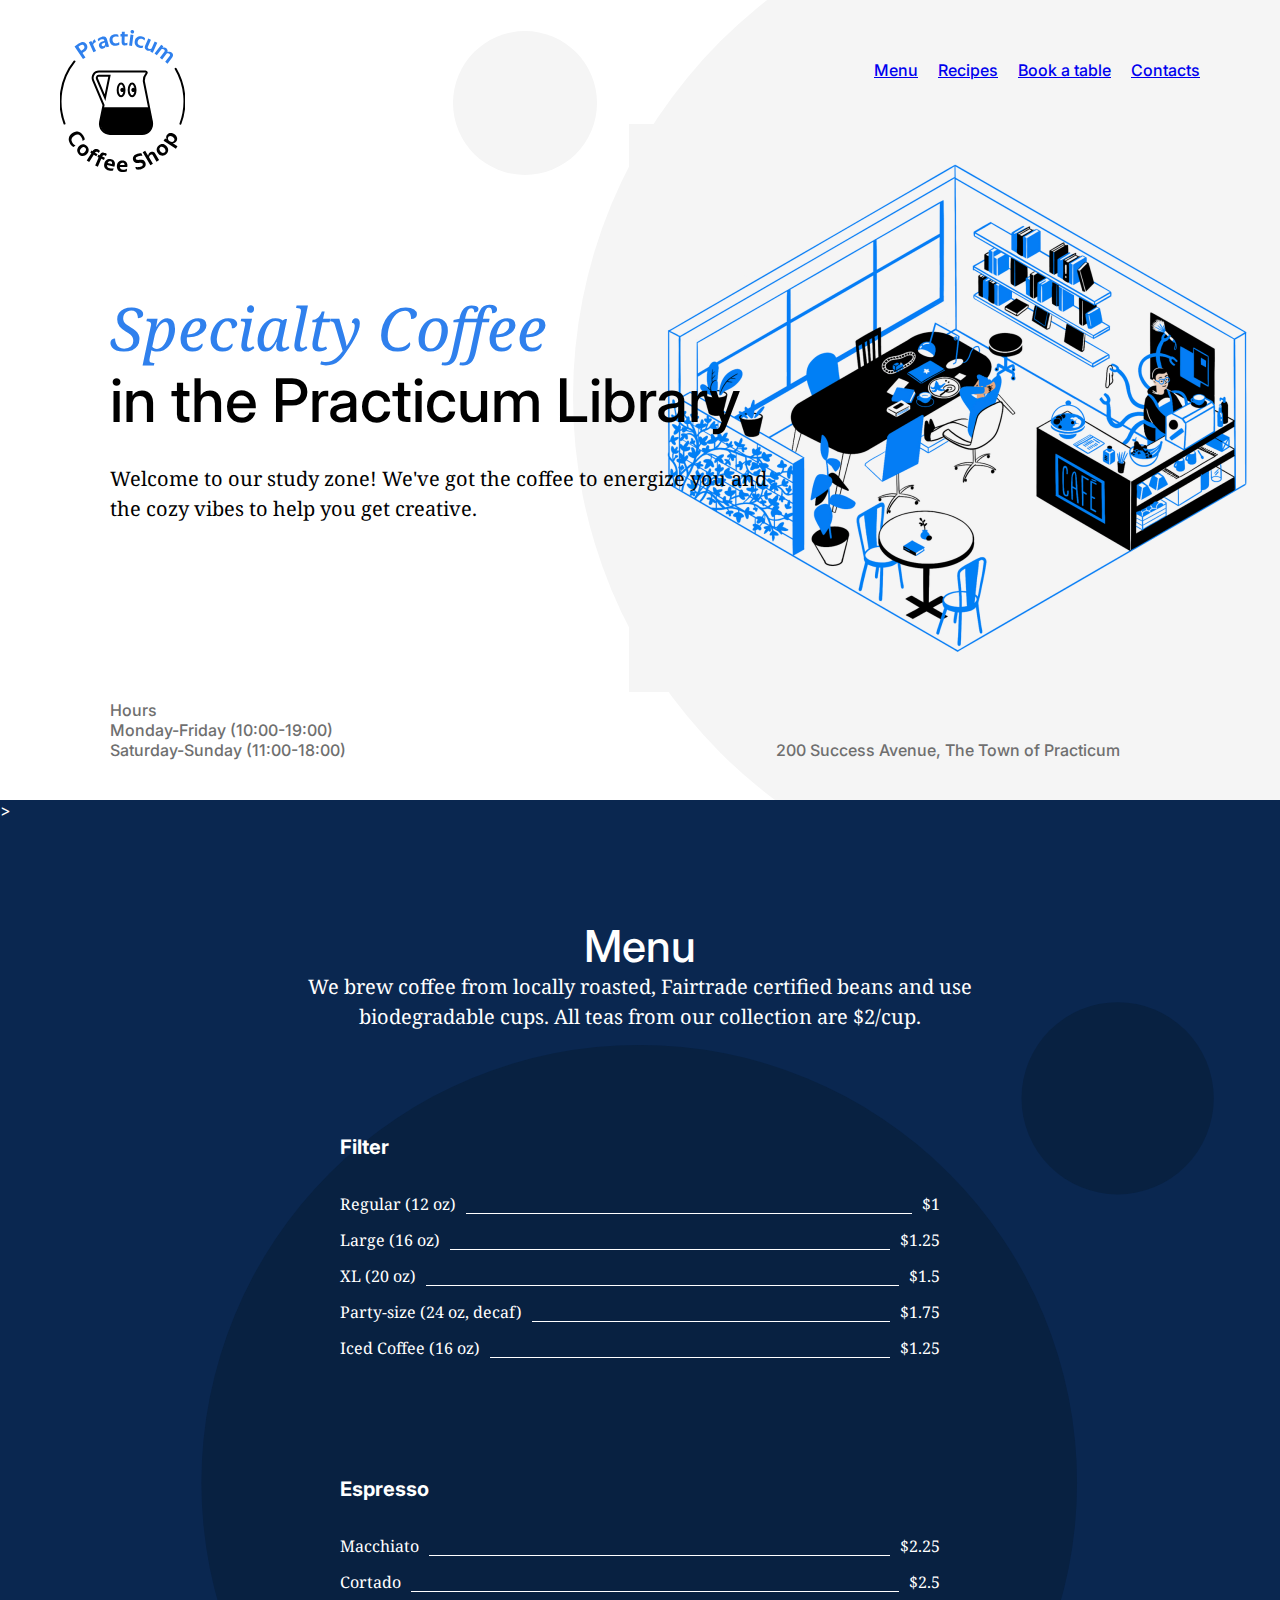
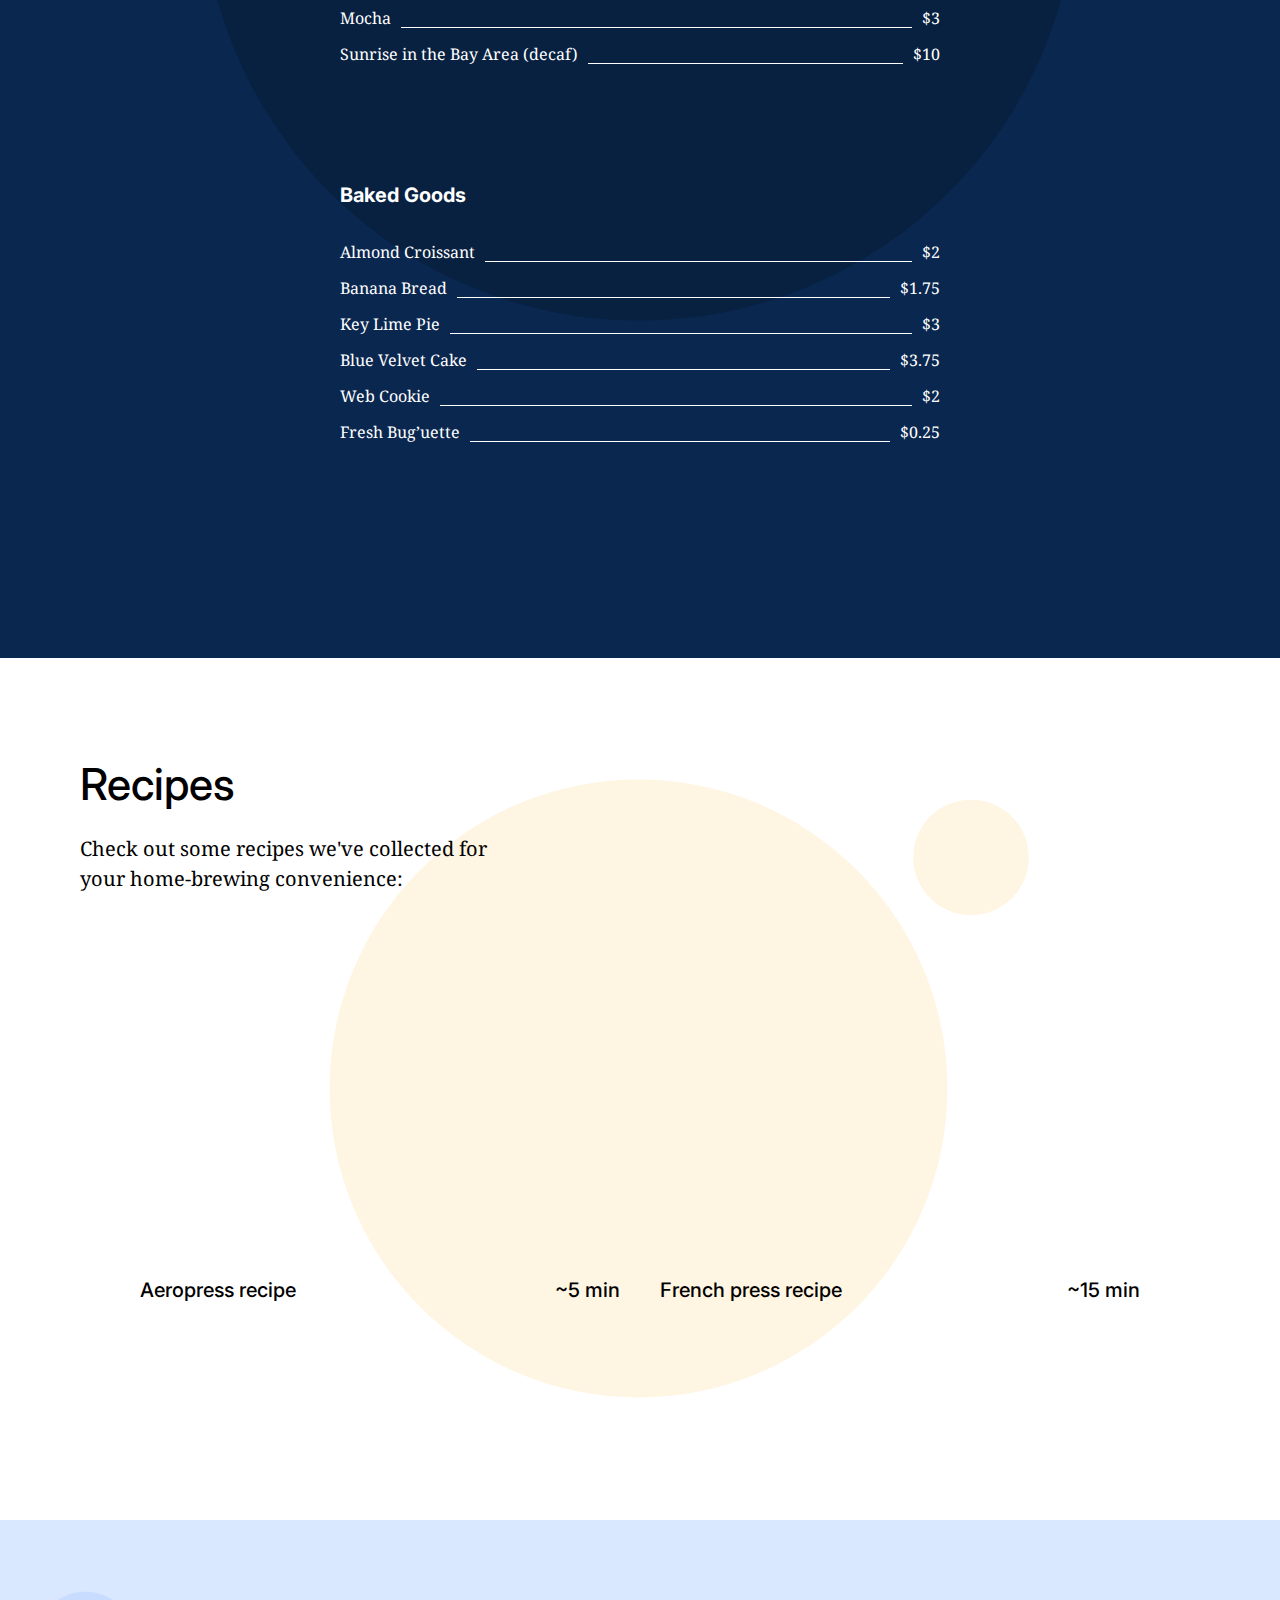
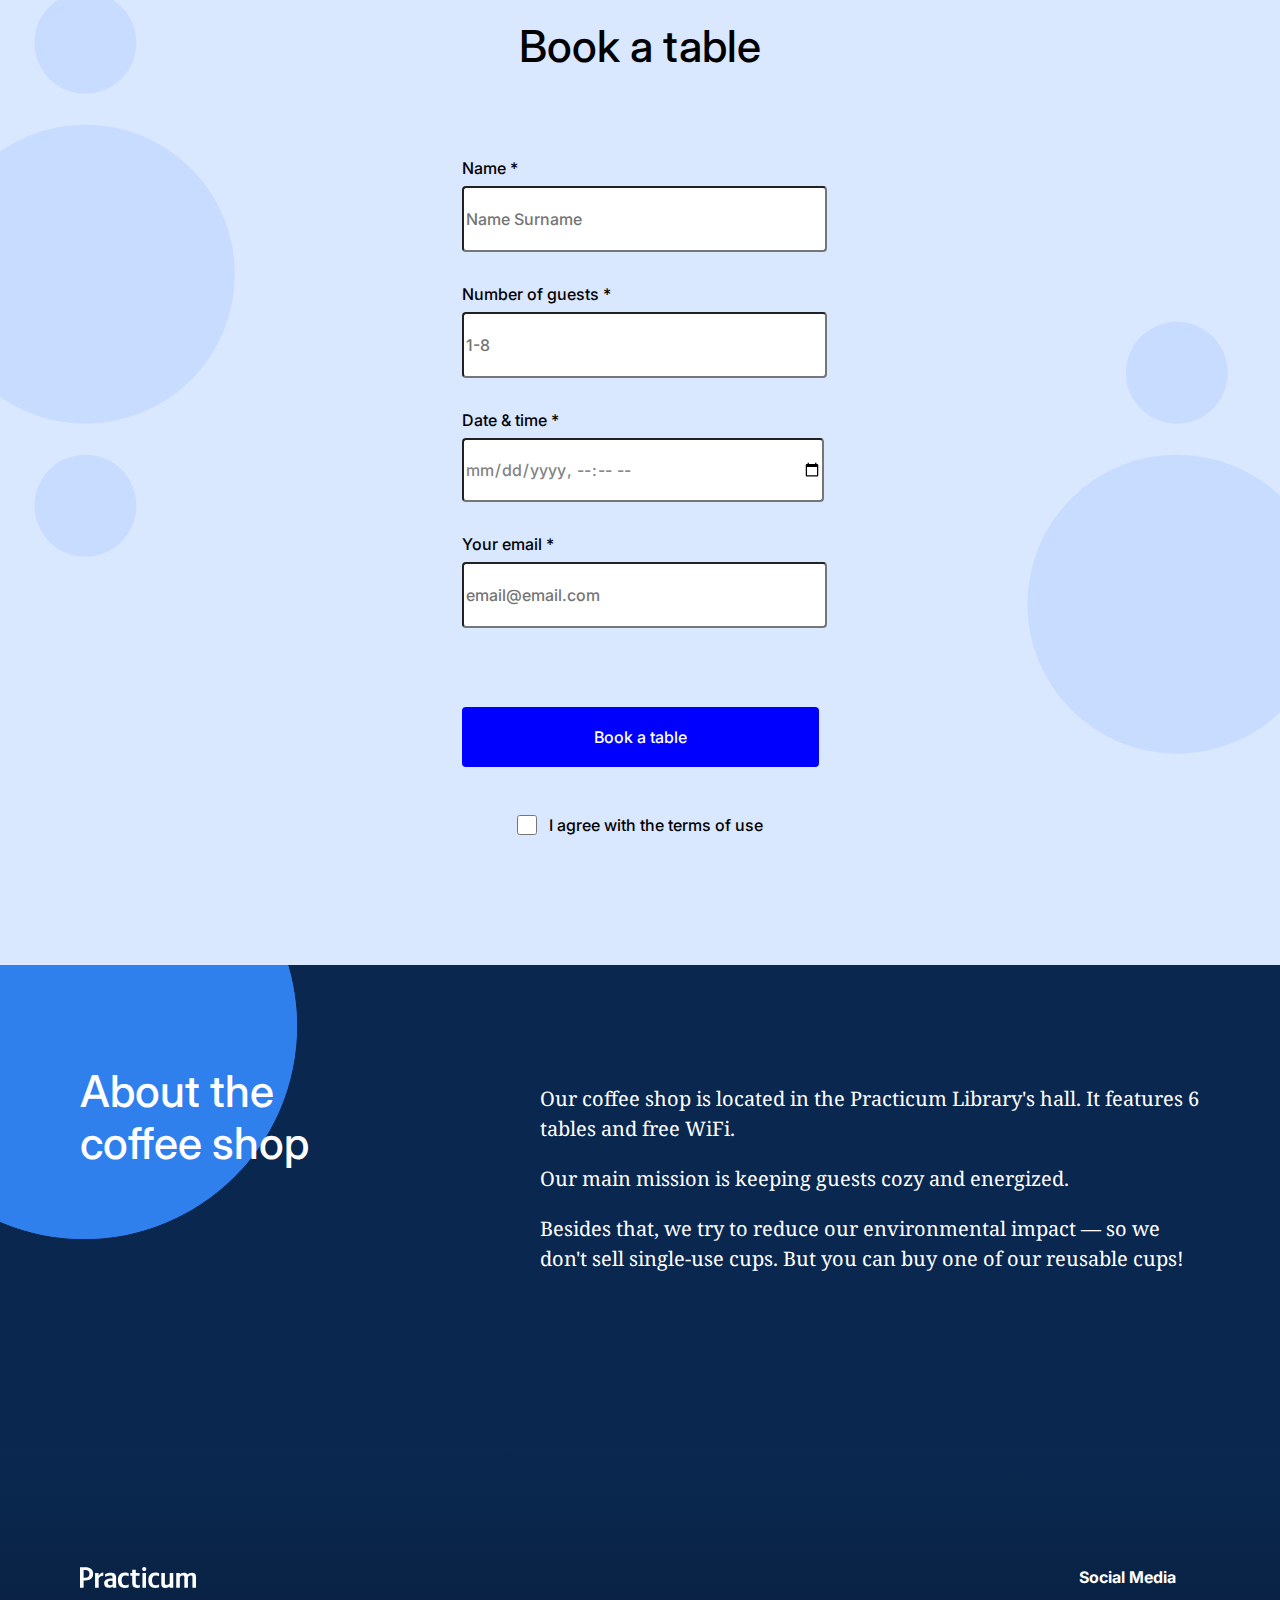
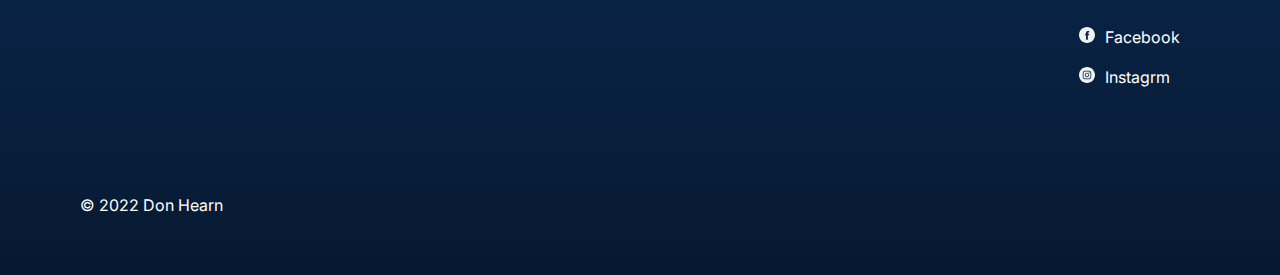
==== commit e2d2251d: "Add files via upload" ====
--- a/index.html
+++ b/index.html
@@ -2,332 +2,346 @@
 <html lang="en">
   <head>
     <meta charset="UTF-8" />
+    <meta http-equiv="X-UA-Compatible" content="IE=edge" />
     <meta name="viewport" content="width=device-width, initial-scale=1.0" />
-    <title>Practicum Library</title>
-    <link rel="stylesheet" href="styles/normalize.css" />
-    <link rel="stylesheet" href="styles/style.css" />
+    <meta
+      name="discription"
+      content="Practicum Coffee Shop home to the one stop for coding, coffee, creativity and cozy vibes."
+    />
+    <meta
+      name="keywords"
+      content="practicum, study, coding, coffee, html, BEM, .css animation"
+    />
+    <meta name="author" content="Don Hearn" />
+    <title>Practicum Coffee Shop</title>
+    <link rel="stylesheet" href="./pages/index.css" />
+    <link rel="icon" href="./favicon.ico" />
+    <link rel="preconnect" href="https://fonts.googleapis.com" />
+    <link rel="preconnect" href="https://fonts.gstatic.com" crossorigin />
+    <link
+      href="https://fonts.googleapis.com/css2?family=Inter&display=swap"
+      rel="stylesheet"
+    />
+    <link rel="preconnect" href="https://fonts.googleapis.com" />
+    <link rel="preconnect" href="https://fonts.gstatic.com" crossorigin />
+    <link
+      href="https://fonts.googleapis.com/css2?family=Inter:wght@400;500&display=swap"
+      rel="stylesheet"
+    />
+    <link rel="preconnect" href="https://fonts.googleapis.com" />
+    <link rel="preconnect" href="https://fonts.gstatic.com" crossorigin />
+    <link
+      href="https://fonts.googleapis.com/css2?family=Inter:wght@400;500;700&display=swap"
+      rel="stylesheet"
+    />
+    <link rel="preconnect" href="https://fonts.googleapis.com" />
+    <link rel="preconnect" href="https://fonts.gstatic.com" crossorigin />
+    <link
+      href="https://fonts.googleapis.com/css2?family=Inter:wght@400;500;700&family=Noto+Serif:wght@400;700&display=swap"
+      rel="stylesheet"
+    />
   </head>
-
   <body>
     <div class="page">
       <header class="header">
         <nav class="nav">
           <img
-            src="images/logo.png"
+            src="./images/logo_coffee_shop.svg"
             alt="Practicum Library Logo"
             class="logo"
           />
-          <ul class="nav__links">
+          <ul class="nav__link">
             <li>
-              <a href="#staff-picks" class="nav__link">Staff picks</a>
+              <a  class="nav__link" href="#menu">Menu</a>
             </li>
             <li>
-              <a href="#events" class="nav__link">Events</a>
+              <a class="nav__link" href="#recipes">Recipes</a>
             </li>
             <li>
-              <a href="#become-a-member" class="nav__link">Become a member</a>
+              <a class="nav__link" href="#reservation">Book a table</a>
             </li>
             <li>
-              <a href="#about" class="nav__link">About</a>
-            </li>
-            <li>
-              <a href="#footer" class="nav__link">Contacts</a>
+              <a class="nav__link" href="#about">Contacts</a>
             </li>
           </ul>
         </nav>
-        <h1 class="header__title">Welcome to the Practicum Library</h1>
+        <h1 class="header__title">
+          <span class="header__span-accent"> Specialty Coffee </span>
+          in the Practicum Library
+        </h1>
         <p class="header__description">
-          We're pleased to open our library doors to everyone! Come and expand
-          your development knowledge, or just use this lovely spot to work or
-          study. This is a cool place for cool students!
+          Welcome to our study zone! We've got the coffee to energize you and
+          the cozy vibes to help you get creative.
         </p>
         <img
-          src="images/inside_the_library.png"
-          alt="Illustration 'Inside the
-        library'"
+          src="images/inside_coffee_shop.png"
+          alt="Illustration 'Inside the Coffee shop'"
           class="header__image"
         />
+
         <div class="header__footer">
-          <a href="#about" class="header__link">About the library &darr;</a>
-          <p class="header__address">
+          <div class="header__hours">
+            <p class="header__paragraph">Hours</p>
+            <p class="header__paragraph">Monday-Friday (10:00-19:00)</p>
+            <p class="header__paragraph">Saturday-Sunday (11:00-18:00)</p>
+          </div>
+          <p class="header__paragraph">
             200 Success Avenue, The Town of Practicum
           </p>
         </div>
       </header>
-
       <main class="content">
-        <section id="staff-picks" class="staff">
-          <h2 class="staff__title">Staff picks</h2>
-          <p class="staff__subtitle">That our readers love</p>
-          <ul class="staff__cards">
-            <li class="card">
-              <div class="card__content">
-                <h3 class="card__title">Introduction to Algorithms</h3>
-                <p class="card__text">
-                  The name of this book is self-explanatory; it's a proper
-                  introduction to algorithms! Introduction to Algorithms, or
-                  CLRS, in reference to the authors' last names, goes in-depth
-                  and covers a range of algorithms across several self-contained
-                  chapters.
-                </p>
-                <p class="card__footer">
-                  Thomas H. Cormen, Charles E. Leiserson, Ronald L. Rivest,
-                  Clifford Stein
-                </p>
-              </div>
-            </li>
-
-            <li class="card">
-              <div class="card__content">
-                <h3 class="card__title">
-                  The Structure and Interpretation of Computer Programs (SICP)
-                </h3>
-                <p class="card__text">
-                  This is one of the best books for learning the fundamentals of
-                  programming. Featured by MIT in one of their foundational
-                  programming courses, SICP is a general-purpose programming
-                  book that uses Scheme to illustrate various programming
-                  concepts.
-                </p>
-                <p class="card__footer">
-                  Harold Abelson, Gerald Jay Sussman, Julie Sussman
-                </p>
-              </div>
-            </li>
-
-            <li class="card">
-              <div class="card__content">
-                <h3 class="card__title">
-                  The Clean Coder: A Code of Conduct for Professional
-                  Programmers
-                </h3>
-                <p class="card__text">
-                  Compiled by seasoned software engineer and author Robert C.
-                  Martin (also known as Uncle Bob), this book covers the
-                  techniques and tools of true software craftsmanship. It
-                  explains how to write clean code and demonstrates how to
-                  cultivate the attitude of a skilled, professional programmer.
-                </p>
-                <p class="card__footer">Steve McConnell</p>
-              </div>
-            </li>
-
-            <li class="card">
-              <div class="card__content">
-                <h3 class="card__title">
-                  Code Complete: A Practical Handbook of Software Construction
-                </h3>
-                <p class="card__text">
-                  Want to know how to write robust code irrespective of the
-                  architecture behind your chosen programming language? Then
-                  consider reading Code Complete: A Practical Handbook of
-                  Software Construction. It comprehensively covers everything
-                  related to good code structure.
-                </p>
-                <p class="card__footer">Steve McConnell</p>
-              </div>
-            </li>
-          </ul>
+        <section class="menu" id="menu">
+          >
+          <h2 class="menu__title">Menu</h2>
+          <h3 class="menu__subtitle">
+            We brew coffee from locally roasted, Fairtrade certified beans and
+            use biodegradable cups. All teas from our collection are $2/cup.
+          </h3>
+          <div class="menu__cards">
+            <div class="card">
+              <h3 class="card__title">Filter</h3>
+              <ul class="card__list">
+                <li class="card__list-item">
+                  Regular (12 oz)
+                  <div class="card__list-divider"></div>
+                  $1
+                </li>
+                <li class="card__list-item">
+                  Large (16 oz)
+                  <div class="card__list-divider"></div>
+                  $1.25
+                </li>
+                <li class="card__list-item">
+                  XL (20 oz)
+                  <div class="card__list-divider"></div>
+                  $1.5
+                </li>
+                <li class="card__list-item">
+                  Party-size (24 oz, decaf)
+                  <div class="card__list-divider"></div>
+                  $1.75
+                </li>
+                <li class="card__list-item">
+                  Iced Coffee (16 oz)
+                  <div class="card__list-divider"></div>
+                  $1.25
+                </li>
+              </ul>
+            </div>
+
+            <div class="card">
+              <h3 class="card__title">Espresso</h3>
+              <ul class="card__list">
+                <li class="card__list-item">
+                  Macchiato
+                  <div class="card__list-divider"></div>
+                  $2.25
+                </li>
+                <li class="card__list-item">
+                  Cortado
+                  <div class="card__list-divider"></div>
+                  $2.5
+                </li>
+                <li class="card__list-item">
+                  Mocha
+                  <div class="card__list-divider"></div>
+                  $3
+                </li>
+                <li class="card__list-item">
+                  Sunrise in the Bay Area (decaf)
+                  <div class="card__list-divider"></div>
+                  $10
+                </li>
+              </ul>
+            </div>
+            <div class="card">
+              <h3 class="card__title">Baked Goods</h3>
+              <ul class="card__list">
+                <li class="card__list-item">
+                  Almond Croissant
+                  <div class="card__list-divider"></div>
+                  $2
+                </li>
+                <li class="card__list-item">
+                  Banana Bread
+                  <div class="card__list-divider"></div>
+                  $1.75
+                </li>
+                <li class="card__list-item">
+                  Key Lime Pie
+                  <div class="card__list-divider"></div>
+                  $3
+                </li>
+                <li class="card__list-item">
+                  Blue Velvet Cake
+                  <div class="card__list-divider"></div>
+                  $3.75
+                </li>
+                <li class="card__list-item">
+                  Web Cookie
+                  <div class="card__list-divider"></div>
+                  $2
+                </li>
+                <li class="card__list-item">
+                  Fresh Bug’uette
+                  <div class="card__list-divider"></div>
+                  $0.25
+                </li>
+              </ul>
+            </div>
+          </div>
         </section>
-
-        <section id="events" class="events">
-          <div class="events__content">
-            <h2 class="events__heading">Upcoming events:</h2>
-            <h3 class="events__title">
-              In honor of Joan Feynman: Women in astrophysics
-            </h3>
-            <div class="event-info events__info-section">
-              <div class="event-info__item">
-                <div
-                  class="event-info__icon event-info__icon_type_calendar"
-                ></div>
-                <p class="event-info__text">Mon, January 12</p>
-              </div>
-              <div class="event-info__item">
-                <div class="event-info__icon event-info__icon_type_pin"></div>
-                <p class="event-info__text">
-                  Practicum Library Conference Hall & Online
-                </p>
-              </div>
-            </div>
-            <p class="events__description">
-              At this event, which celebrates the library's namesake, our guest
-              lecturer will take us on a journey exploring some of the most
-              prominent female researchers in the world of space science. It's
-              easy to buy into the misconception that this field was mostly
-              dominated by men, but our lecture aims to change that notion and
-              prove that this hasn't been the case since at least the 18th
-              century.
-            </p>
-            <a href="#" class="events__more">More events &rarr;</a>
-          </div>
-          <div class="events__cover">
-            <img src="images/cafe.png" alt="cafe" class="events__image" />
-            <div class="person person_name_feynman">
-              <p class="person__caption">Joan Feynman</p>
-              <img
-                src="images/person_feynman.png"
-                alt="photo of Joan Feynman"
-                class="person__image person__image_size_1"
-              />
-            </div>
-            <div class="person person_name_burbidge">
-              <p class="person__caption">Margret Burbidge</p>
-              <img
-                src="images/person_burbidge.png"
-                alt="photo of Margret
-                  Burbidge"
-                class="person__image person__image_size_m"
-              />
-            </div>
-            <div class="person person_name_cannon">
-              <img
-                src="images/person_cannon.png"
-                alt="photo of Annie Jump Cannon"
-                class="person__image person__image_size_m"
-              />
-              <p class="person__caption">Annie Jump Cannon</p>
-            </div>
-            <div class="person person_name_mitchell">
-              <img
-                src="images/person_mitchell.png"
-                alt="photo of Maria Mitchell"
-                class="person__image person__image_size_s"
-              />
-              <p class="person__caption">Maria Mitchell</p>
-            </div>
-            <div class="person person_name_tarter">
-              <p class="person__caption">Jill Tarter</p>
-              <img
-                src="images/person_tarter.png"
-                alt="photo of Jill Tarter"
-                class="person__image person__image_size_m"
-              />
+        <section class="recipes" id="recipes">
+          <h2 class="recipes__title">Recipes</h2>
+          <h3 class="recipes__subtitle">
+            Check out some recipes we've collected for your home-brewing
+            convenience:
+          </h3>
+          <div class="recipes__videos">
+            <div class="recipes__video">
+              <iframe
+                class="recipes__iframe"
+                src="https://www.youtube.com/embed/j6VlT_jUVPc"
+                allowfullscreen
+              ></iframe>
+
+              <ul class="recipes__video-captions">
+                <li class="recipes__video-caption">Aeropress recipe</li>
+                <li class="recipes__video-caption">~5 min</li>
+              </ul>
+            </div>
+            <div class="recipes__video">
+              <iframe
+                class="recipes__iframe"
+                src="https://www.youtube.com/embed/st571DYYTR8?controls=0"
+                allowfullscreen
+              ></iframe>
+
+              <ul class="recipes__video-captions">
+                <li class="recipes__video-caption">French press recipe</li>
+                <li class="recipes__video-caption">~15 min</li>
+              </ul>
             </div>
           </div>
         </section>
 
-        <section id="become-a-member" class="membership">
-          <h2 class="membership__title">Becoming a library member is easy!</h2>
-          <ul class="membership__steps">
-            <li class="step">
-              <h3 class="step__title">
-                Step 1
-                <img
-                  src="images/icon_step_forward.svg"
-                  alt="icon forward"
-                  class="step__icon"
+        <section class="reservation" id="reservation">
+          <h2 class="reservation__title">Book a table</h2>
+          <form class="reservation__form form">
+            <fieldset class="form__fieldset">
+              <label for="name" class="form__label"
+                >Name *
+                <input
+                  id="name"
+                  class="form__input"
+                  type="text"
+                  placeholder="Name Surname"
                 />
-              </h3>
-              <p class="step__description">
-                Fill out the membership form online or in person.
-              </p>
-            </li>
-            <li class="step">
-              <h3 class="step__title">
-                Step 2
-                <img
-                  src="images/icon_step_forward.svg"
-                  alt="icon forward"
-                  class="step__icon"
+              </label>
+
+              <label for="guests" class="form__label">
+                Number of guests *
+
+                <input
+                  id="guests"
+                  class="form__input"
+                  type="number"
+                  placeholder="1-8"
                 />
-              </h3>
-              <p class="step__description">
-                Come pick up your library card at the front desk.
-              </p>
-            </li>
-            <li class="step">
-              <h3 class="step__title">
-                Step 3
-                <img
-                  src="images/icon_step_forward.svg"
-                  alt="icon forward"
-                  class="step__icon"
+              </label>
+              <label for="date" class="form__label">
+                Date & time *
+                <input
+                  id="date"
+                  class="form__input"
+                  type="datetime-local"
+                  placeholder="mm/dd/yyyy --:-- --"
                 />
-              </h3>
-              <p class="step__description">Sign the back of the card.</p>
-            </li>
-            <li class="step">
-              <h3 class="step__title">
-                Step 4
-                <img
-                  src="images/icon_step_finish.svg"
-                  alt="icon finish"
-                  class="step__icon"
+              </label>
+              <label for="email" class="form__label"
+                >Your email *
+                <input
+                  id="email"
+                  class="form__input"
+                  type="email"
+                  placeholder="email@email.com"
                 />
-              </h3>
-              <p class="step__description">
-                Enjoy all the awesome benefits of membership!
-              </p>
-            </li>
-          </ul>
+              </label>
+            </fieldset>
+
+            <fieldset class="form__fieldset">
+              <button class="form__button">Book a table</button>
+            </fieldset>
+            <fieldset class="form__fieldset">
+              <label class="form__label form__label_type_checkbox">
+                <input type="checkbox" class="form__checkbox" />
+                I agree with the terms of use
+              </label>
+            </fieldset>
+          </form>
         </section>
-        <section id="about" class="about">
-          <h2 class="about__title">About the library</h2>
+        <section class="about" id="about">
+          <div class="about__circle"></div>
+          <div class="about__circle about__circle_animation_blurred"></div>
+
+          <h2 class="about__title">About the coffee shop</h2>
           <div class="about__content">
             <p class="about__paragraph">
-              Libraries are essential establishments in practically every city,
-              and Practicum's library is no exception. It first opened its doors
-              way back in 2018, right as our humble town began bidding welcome
-              to its very first citizens!
+              Our coffee shop is located in the Practicum Library's hall. It
+              features 6 tables and free WiFi.
             </p>
             <p class="about__paragraph">
-              Since its initial opening, the library has seen nearly 342
-              visitors each month. That's almost 50% of our population! So far,
-              most citizens have enjoyed reading books and making use of our
-              ample online resources.
+              Our main mission is keeping guests cozy and energized.
             </p>
             <p class="about__paragraph">
-              The library gets its name from Joan Feynman, an American
-              astrophysicist and the first woman to be elected as an officer of
-              the American Geophysical Union.
+              Besides that, we try to reduce our environmental impact — so we
+              don't sell single-use cups. But you can buy one of our reusable
+              cups!
             </p>
           </div>
-          <div class="about__circle"></div>
         </section>
       </main>
-      <footer id="footer" class="footer">
-        <div class="footer__columns">
-          <div class="footer__column">
-            <div class="footer__logo">
-              <img src="images/logo_practicum.svg " alt="Practium logo" />
-            </div>
-          </div>
-          <div class="footer__column footer__column_content_hours">
-            <h2 class="footer__column-heading">Hours</h2>
-            <ul class="footer__list">
-              <li class="footer__list-item">Weekdays: 9am-8pm</li>
-              <li class="footer__list-items">Weekends: 10am-6pm</li>
-            </ul>
-          </div>
-          <div class="footer__column footer__column_content_social">
-            <h2 class="footer__column-heading">Social Media</h2>
+      <footer class="footer">
+        <div class="footer__content">
+          <img
+            class="footer__logo"
+            src="./images/practicum_logo.svg"
+            alt=" practicum logo"
+          />
+          <div class="footer__social-medias">
+            <h2 class="footer__social-heading">Social Media</h2>
             <ul class="footer__list">
               <li class="footer__list-item">
-                <a class="footer__column-link" href="#">
+                <a
+                  href="https://www.facebook.com/PracticumUSA/"
+                  class="footer__social-link"
+                  ><img
+                    class="footer__social-icon"
+                    src="./images/facebook_white.svg"
+                    alt="FaceBook logo"
+                  />Facebook</a
+                >
+              </li>
+              <li class="footer__list-item">
+                <a
+                  href="https://www.instagram.com/yndx.practicum/?hl=en"
+                  class="footer__social-link"
+                >
                   <img
                     class="footer__social-icon"
-                    src="images/facebook_white.svg"
-                    alt="facebook logo"
-                  />
-                  Facebook
-                </a>
-              </li>
-              <li class="footer__list-item">
-                <a class="footer__column-link" href="#">
-                  <img
-                    class="footer__social-icon"
-                    src="images/instagram_white.svg"
+                    src="./images/instagram_white.svg"
                     alt="Instagram logo"
-                  />
-                  Instagram
-                </a>
+                  />Instagrm</a
+                >
               </li>
             </ul>
           </div>
         </div>
-        <p class="footer__copyright">&copy; 2022 Don Hearn</p>
+        <p class="footer__copyright">© 2022 Don Hearn</p>
       </footer>
     </div>
   </body>
 </html>
+  </body>
+</html>
--- a/pages/index.css
+++ b/pages/index.css
@@ -0,0 +1,8 @@
+@import url("../vendor/normalize.css");
+@import url("../blocks/page.css");
+@import url("../blocks/header.css");
+@import url("../blocks/menu.css");
+@import url("../blocks/recipes.css");
+@import url("../blocks/reservation.css");
+@import url("../blocks/about.css");
+@import url("../blocks/footer.css");
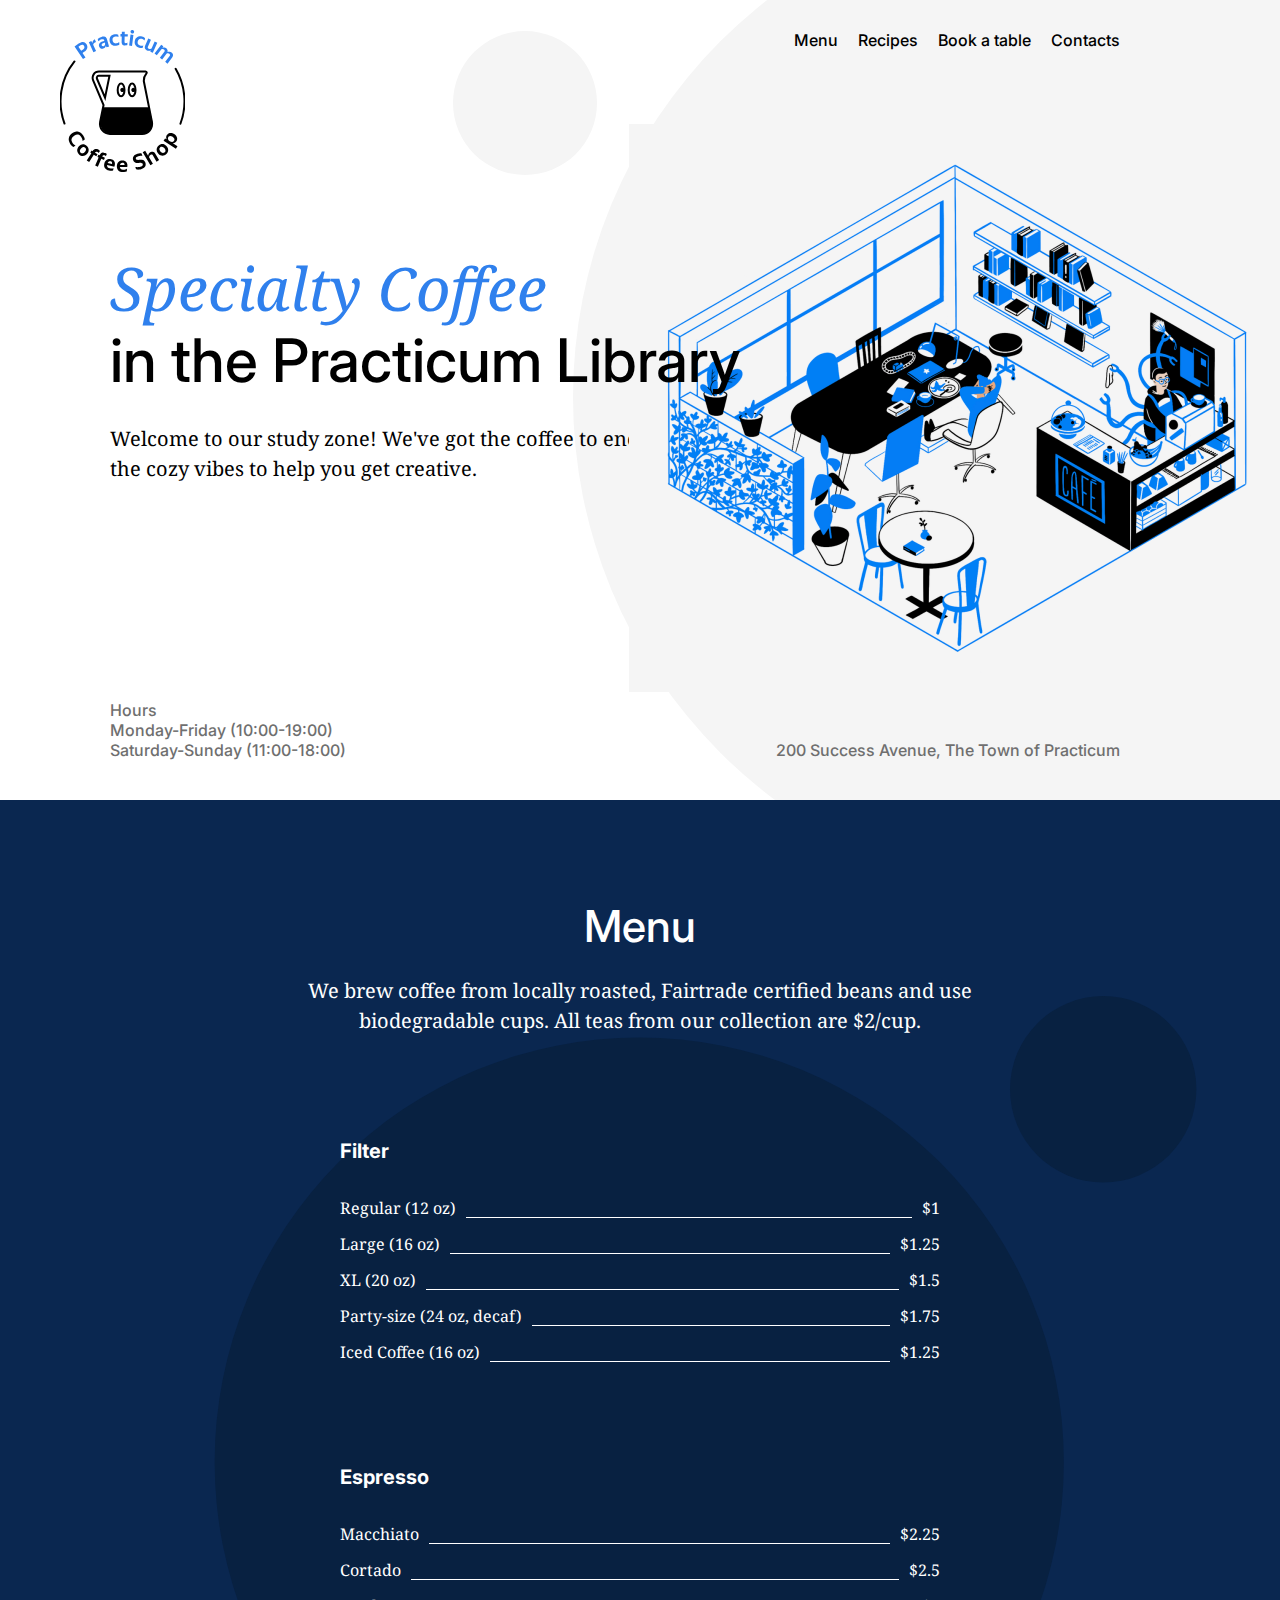
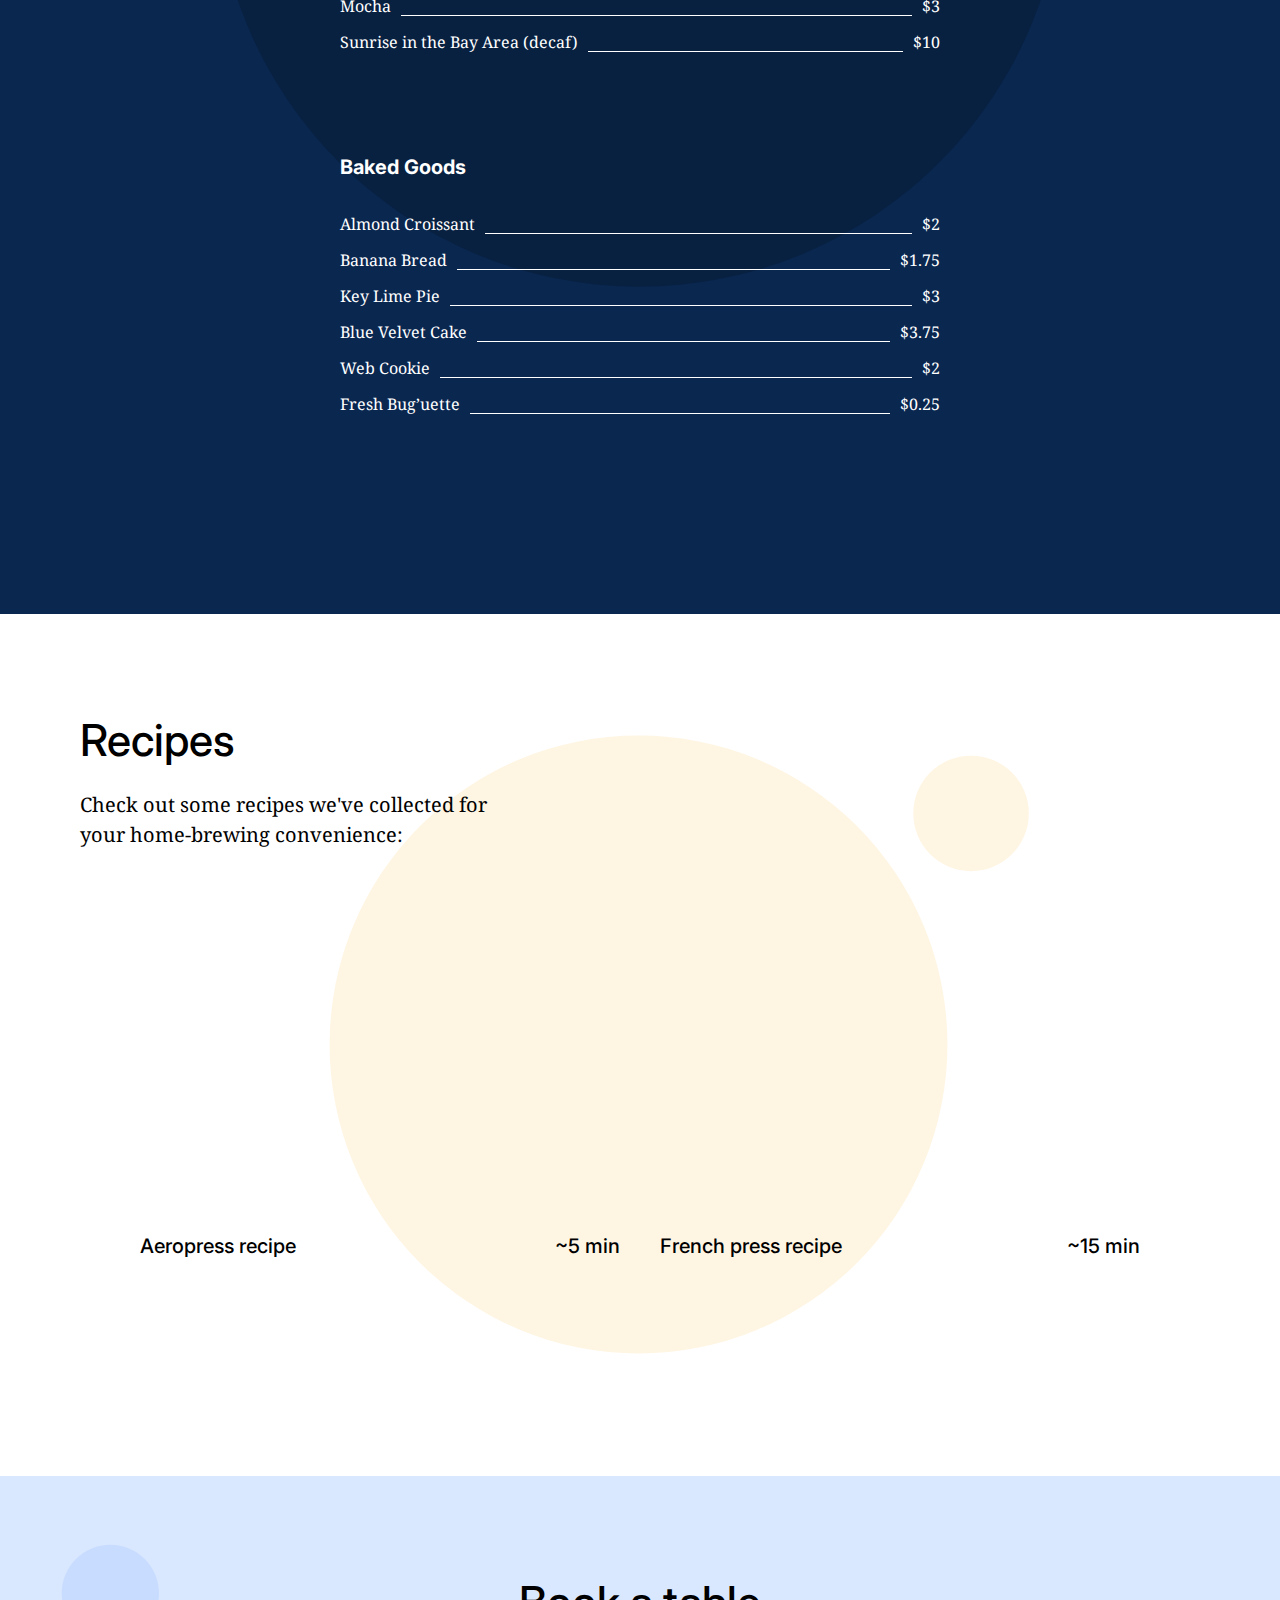
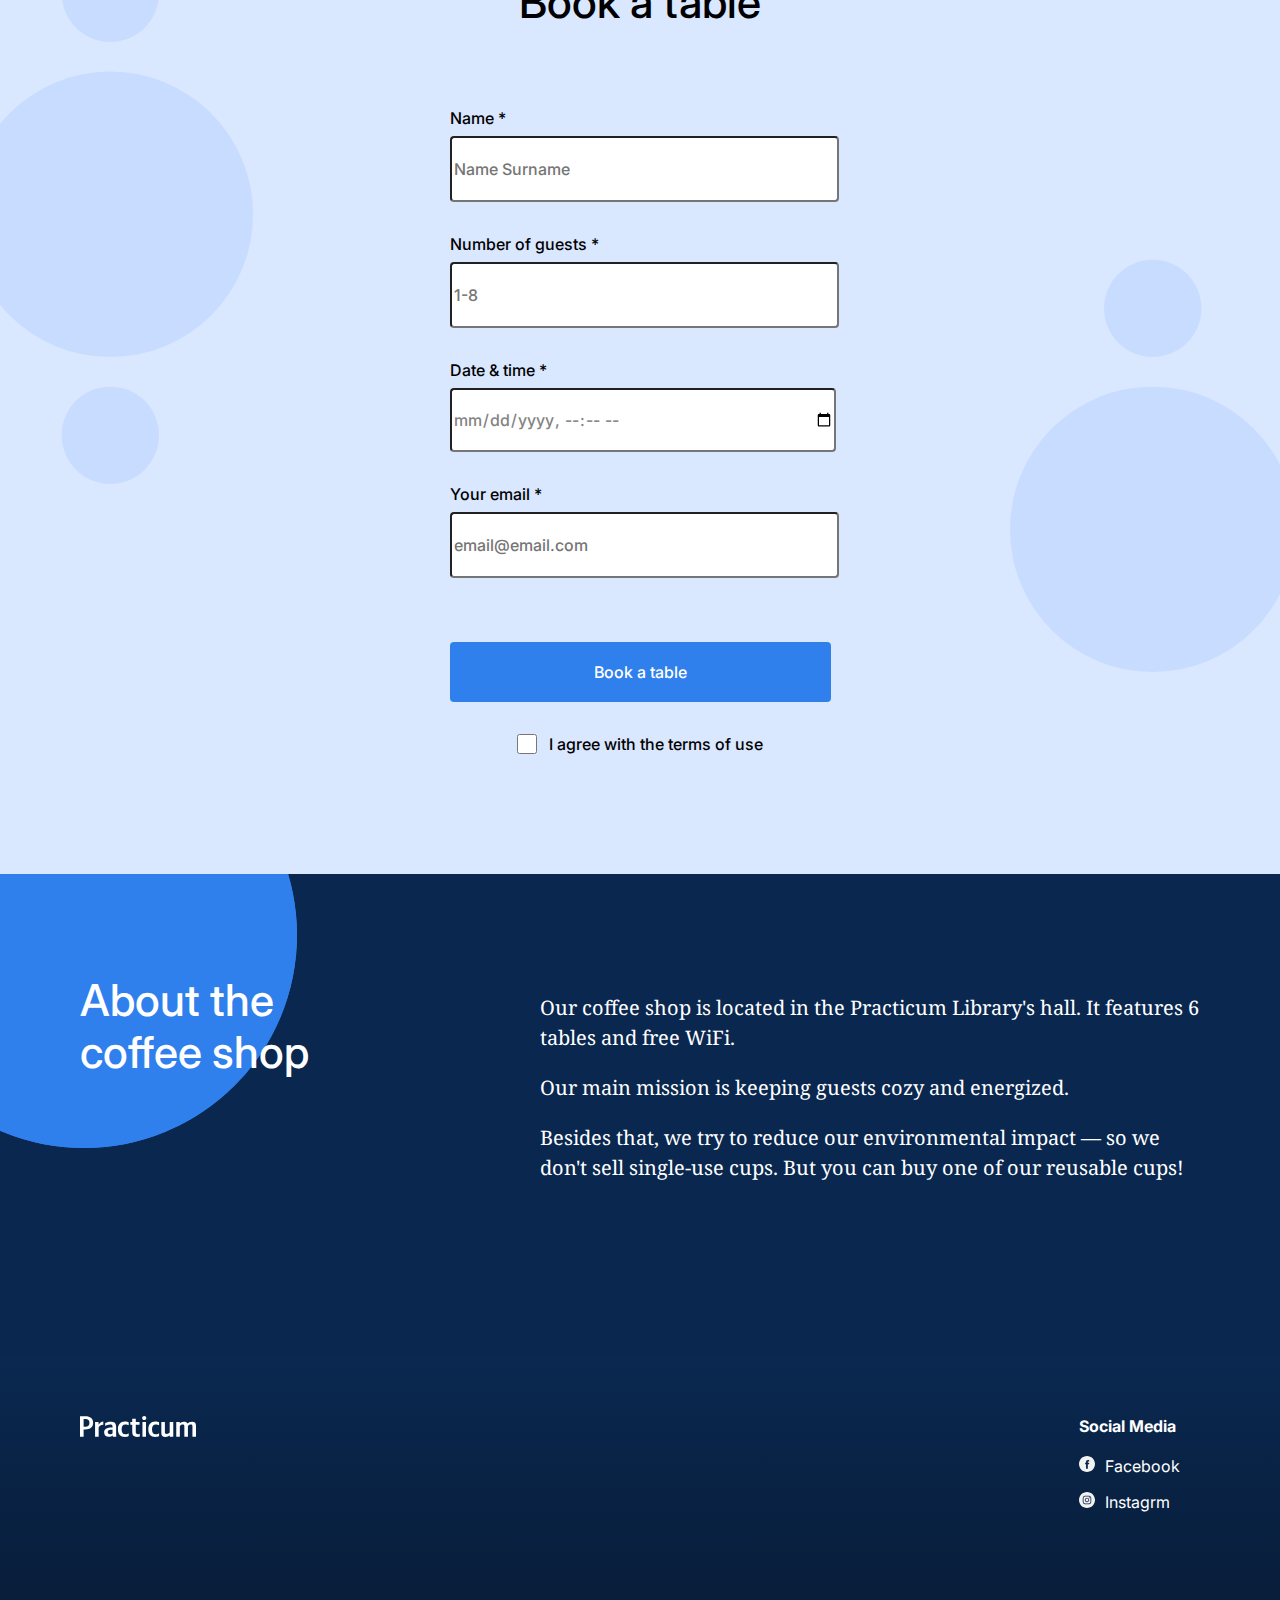
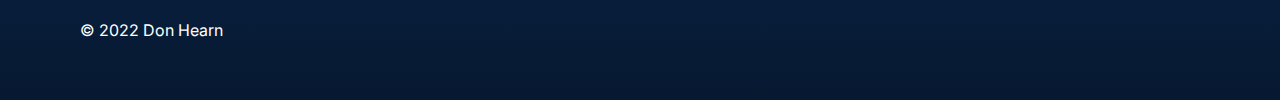
==== commit 4d9b0f76: "Add files via upload" ====
--- a/index.html
+++ b/index.html
@@ -50,9 +50,9 @@
             alt="Practicum Library Logo"
             class="logo"
           />
-          <ul class="nav__link">
+          <ul class="nav__links">
             <li>
-              <a  class="nav__link" href="#menu">Menu</a>
+              <a class="nav__link" href="#menu">Menu</a>
             </li>
             <li>
               <a class="nav__link" href="#recipes">Recipes</a>
@@ -92,7 +92,6 @@
       </header>
       <main class="content">
         <section class="menu" id="menu">
-          >
           <h2 class="menu__title">Menu</h2>
           <h3 class="menu__subtitle">
             We brew coffee from locally roasted, Fairtrade certified beans and
@@ -100,92 +99,92 @@
           </h3>
           <div class="menu__cards">
             <div class="card">
-              <h3 class="card__title">Filter</h3>
+              <p class="card__title">Filter</p>
               <ul class="card__list">
                 <li class="card__list-item">
                   Regular (12 oz)
-                  <div class="card__list-divider"></div>
+                  <span class="card__list-divider"></span>
                   $1
                 </li>
                 <li class="card__list-item">
                   Large (16 oz)
-                  <div class="card__list-divider"></div>
+                  <span class="card__list-divider"></span>
                   $1.25
                 </li>
                 <li class="card__list-item">
                   XL (20 oz)
-                  <div class="card__list-divider"></div>
+                  <span class="card__list-divider"></span>
                   $1.5
                 </li>
                 <li class="card__list-item">
                   Party-size (24 oz, decaf)
-                  <div class="card__list-divider"></div>
+                  <span class="card__list-divider"></span>
                   $1.75
                 </li>
                 <li class="card__list-item">
                   Iced Coffee (16 oz)
-                  <div class="card__list-divider"></div>
+                  <span class="card__list-divider"></span>
                   $1.25
                 </li>
               </ul>
             </div>
 
             <div class="card">
-              <h3 class="card__title">Espresso</h3>
+              <p class="card__title">Espresso</p>
               <ul class="card__list">
                 <li class="card__list-item">
                   Macchiato
-                  <div class="card__list-divider"></div>
+                  <span class="card__list-divider"></span>
                   $2.25
                 </li>
                 <li class="card__list-item">
                   Cortado
-                  <div class="card__list-divider"></div>
+                  <span class="card__list-divider"></span>
                   $2.5
                 </li>
                 <li class="card__list-item">
                   Mocha
-                  <div class="card__list-divider"></div>
+                  <span class="card__list-divider"></span>
                   $3
                 </li>
                 <li class="card__list-item">
                   Sunrise in the Bay Area (decaf)
-                  <div class="card__list-divider"></div>
+                  <span class="card__list-divider"></span>
                   $10
                 </li>
               </ul>
             </div>
             <div class="card">
-              <h3 class="card__title">Baked Goods</h3>
+              <p class="card__title">Baked Goods</p>
               <ul class="card__list">
                 <li class="card__list-item">
                   Almond Croissant
-                  <div class="card__list-divider"></div>
+                  <span class="card__list-divider"></span>
                   $2
                 </li>
                 <li class="card__list-item">
                   Banana Bread
-                  <div class="card__list-divider"></div>
+                  <span class="card__list-divider"></span>
                   $1.75
                 </li>
                 <li class="card__list-item">
                   Key Lime Pie
-                  <div class="card__list-divider"></div>
+                  <span class="card__list-divider"></span>
                   $3
                 </li>
                 <li class="card__list-item">
                   Blue Velvet Cake
-                  <div class="card__list-divider"></div>
+                  <span class="card__list-divider"></span>
                   $3.75
                 </li>
                 <li class="card__list-item">
                   Web Cookie
-                  <div class="card__list-divider"></div>
+                  <span class="card__list-divider"></span>
                   $2
                 </li>
                 <li class="card__list-item">
                   Fresh Bug’uette
-                  <div class="card__list-divider"></div>
+                  <span class="card__list-divider"></span>
                   $0.25
                 </li>
               </ul>
@@ -252,12 +251,7 @@
               </label>
               <label for="date" class="form__label">
                 Date & time *
-                <input
-                  id="date"
-                  class="form__input"
-                  type="datetime-local"
-                  placeholder="mm/dd/yyyy --:-- --"
-                />
+                <input id="date" class="form__input" type="datetime-local" />
               </label>
               <label for="email" class="form__label"
                 >Your email *
@@ -343,5 +337,3 @@
     </div>
   </body>
 </html>
-  </body>
-</html>
--- a/pages/index.css
+++ b/pages/index.css
@@ -6,3 +6,7 @@
 @import url("../blocks/reservation.css");
 @import url("../blocks/about.css");
 @import url("../blocks/footer.css");
+@import url("../blocks/nav.css");
+@import url("../blocks/logo.css");
+@import url("../blocks/card.css");
+@import url("../blocks/form.css");
